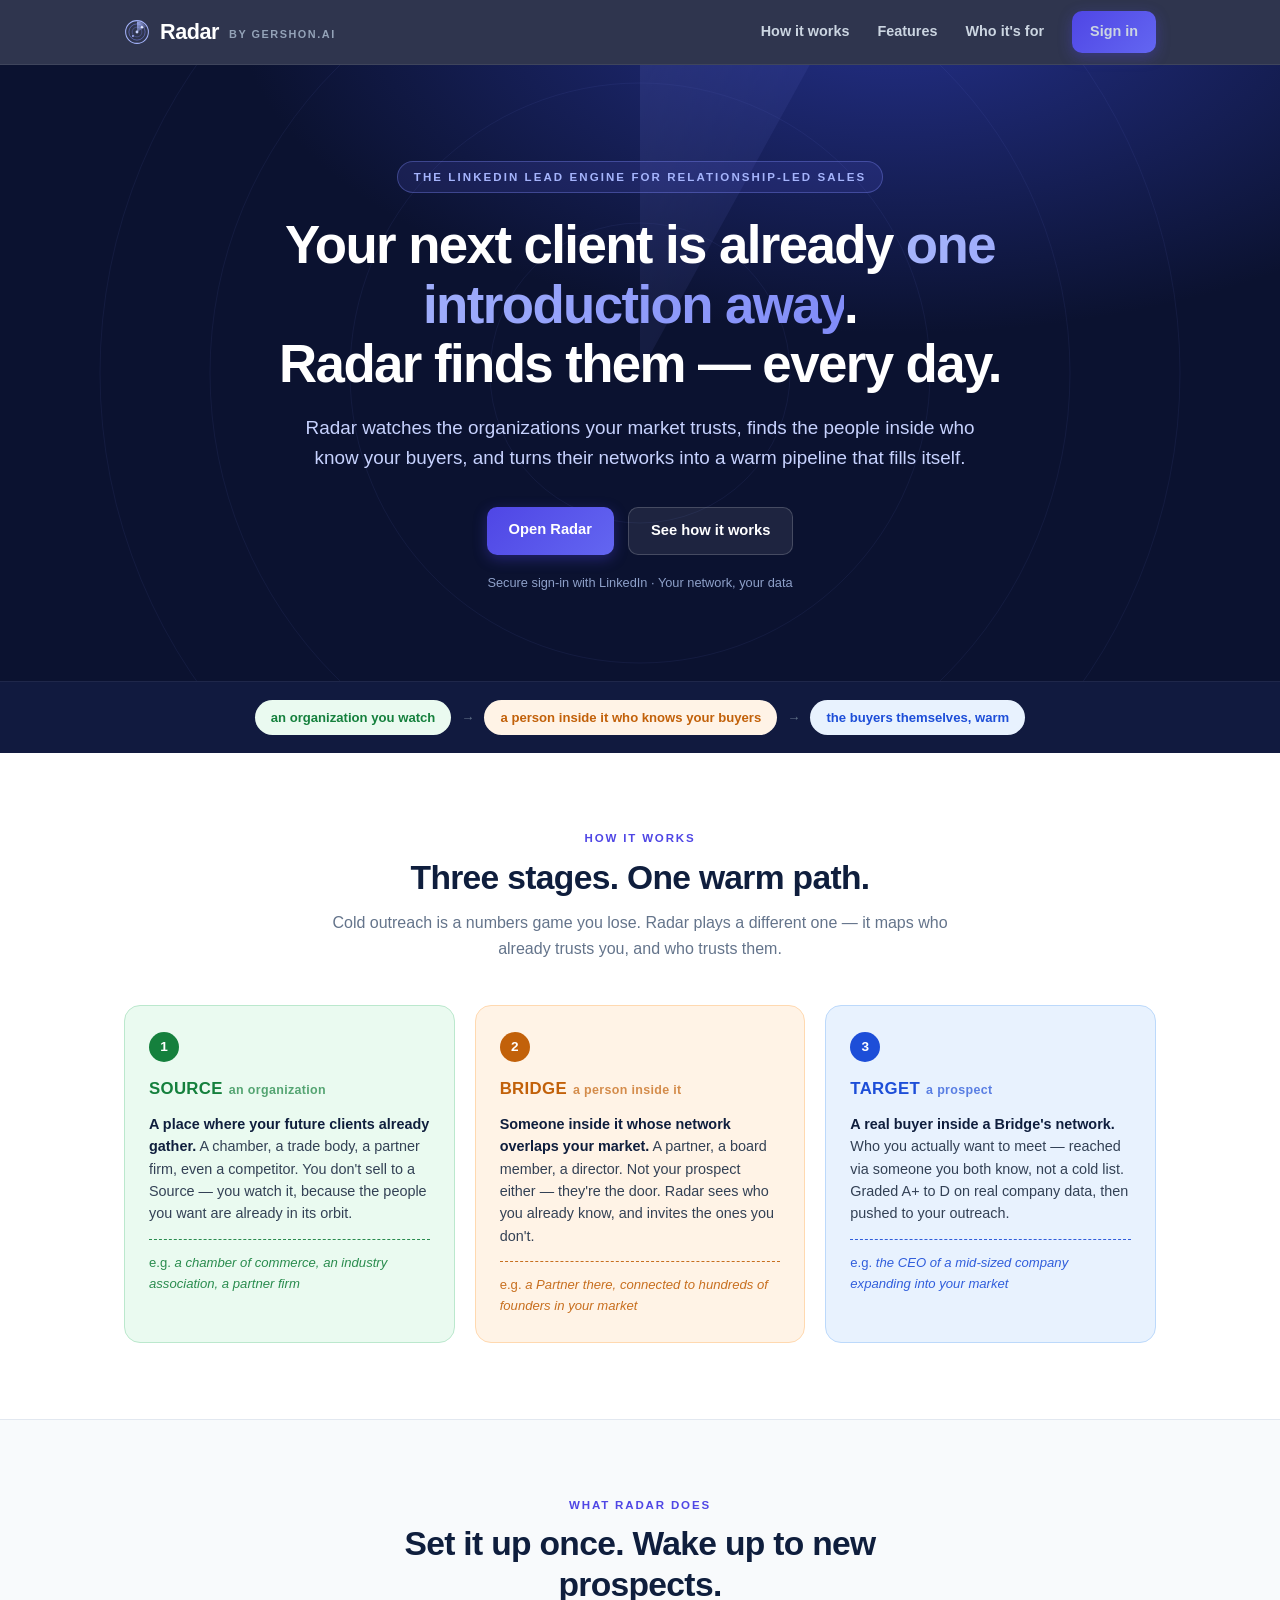
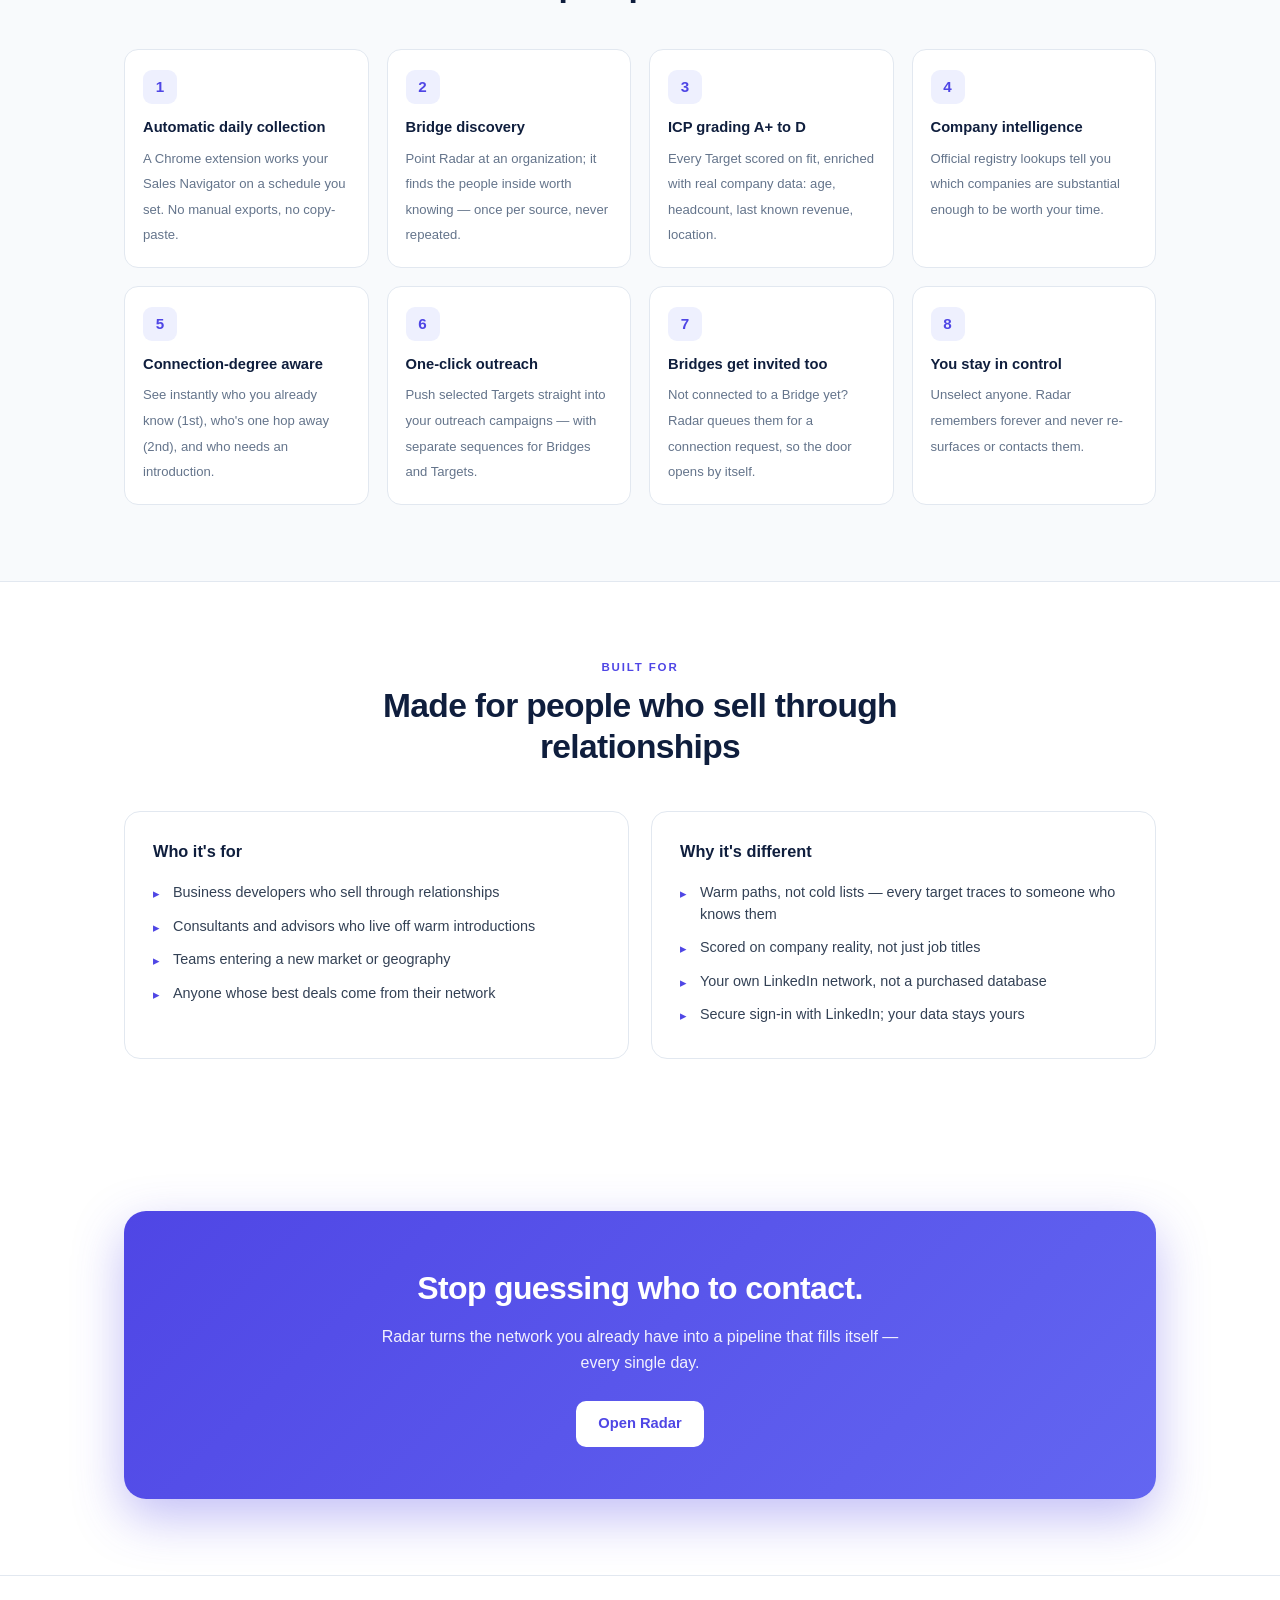
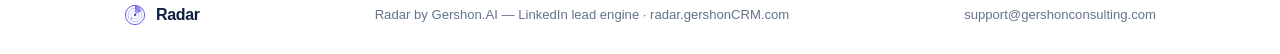
==== index.html @ 5565bb57 "Add marketing home page at root (index.html) + favicon.svg" ====
<!DOCTYPE html>
<html lang="en">
<head>
<meta charset="utf-8">
<meta name="viewport" content="width=device-width, initial-scale=1">
<title>Radar by Gershon.AI — Your next client is one introduction away</title>
<meta name="description" content="Radar watches the organizations your market trusts, finds the people inside who know your buyers, and turns their networks into a warm pipeline that fills itself — every day.">
<link rel="icon" type="image/svg+xml" href="favicon.svg">
<style>
  :root{
    --ink:#0f1e3d; --muted:#64748b; --line:#e2e8f0; --brand:#4f46e5; --brand-2:#6366f1; --brand-soft:#eef0fe;
    --navy:#0b1230; --navy-2:#111a3f;
    --src-bg:#eafaf0; --src-ink:#15803d; --src-line:#bbe8cd;
    --brg-bg:#fff3e6; --brg-ink:#c2610a; --brg-line:#ffd9b0;
    --tgt-bg:#e8f2fe; --tgt-ink:#1d4ed8; --tgt-line:#bcd9fb;
  }
  *{ box-sizing:border-box; margin:0; padding:0; }
  html{ scroll-behavior:smooth; }
  body{ font:16px/1.6 -apple-system,BlinkMacSystemFont,"Segoe UI",Inter,sans-serif; color:var(--ink); background:#fff; -webkit-font-smoothing:antialiased; }
  a{ color:inherit; text-decoration:none; }
  .wrap{ max-width:1080px; margin:0 auto; padding:0 24px; }

  /* ---------- Nav ---------- */
  nav{ position:sticky; top:0; z-index:50; background:rgba(11,18,48,.85); backdrop-filter:blur(12px); border-bottom:1px solid rgba(255,255,255,.08); }
  .nav-in{ display:flex; align-items:center; justify-content:space-between; height:64px; }
  .logo{ display:flex; align-items:center; gap:10px; color:#fff; }
  .logo svg{ width:26px; height:26px; color:#818cf8; }
  .logo b{ font-size:1.35rem; font-weight:800; letter-spacing:-.02em; }
  .logo i{ font-style:normal; font-size:.68rem; font-weight:700; letter-spacing:.14em; text-transform:uppercase; color:#94a3b8; margin-top:6px; }
  .nav-links{ display:flex; align-items:center; gap:28px; }
  .nav-links a{ color:#cbd5e1; font-size:.9rem; font-weight:600; transition:color .2s; }
  .nav-links a:hover{ color:#fff; }
  .btn{ display:inline-block; font-weight:800; border-radius:10px; padding:11px 22px; font-size:.92rem; transition:transform .15s, box-shadow .15s; cursor:pointer; }
  .btn:hover{ transform:translateY(-1px); }
  .btn-brand{ background:linear-gradient(135deg,var(--brand),var(--brand-2)); color:#fff; box-shadow:0 4px 14px rgba(79,70,229,.35); }
  .btn-ghost{ background:rgba(255,255,255,.08); color:#fff; border:1px solid rgba(255,255,255,.18); }
  .btn-white{ background:#fff; color:var(--brand); }
  .nav-cta{ padding:9px 18px; font-size:.85rem; }
  @media (max-width:720px){ .nav-links a:not(.btn){ display:none; } }

  /* ---------- Hero ---------- */
  .hero{ position:relative; overflow:hidden; background:radial-gradient(1200px 600px at 70% -10%, #24308a 0%, var(--navy) 55%); color:#fff; }
  .hero-in{ position:relative; z-index:2; padding:96px 0 88px; text-align:center; }
  .eyebrow{ display:inline-block; font-size:.72rem; font-weight:800; letter-spacing:.18em; text-transform:uppercase; color:#a5b4fc; background:rgba(99,102,241,.14); border:1px solid rgba(129,140,248,.35); border-radius:999px; padding:6px 16px; margin-bottom:22px; }
  .hero h1{ font-size:clamp(2rem,5vw,3.3rem); font-weight:800; letter-spacing:-.03em; line-height:1.12; max-width:820px; margin:0 auto 20px; }
  .hero h1 .accent{ background:linear-gradient(90deg,#a5b4fc,#818cf8); -webkit-background-clip:text; background-clip:text; color:transparent; }
  .hero p.sub{ font-size:clamp(1rem,2vw,1.18rem); color:#c7d2fe; max-width:680px; margin:0 auto 34px; }
  .hero-ctas{ display:flex; gap:14px; justify-content:center; flex-wrap:wrap; }
  .hero-note{ margin-top:18px; font-size:.8rem; color:#8ea0c9; }

  /* radar sweep */
  .sweep{ position:absolute; inset:0; z-index:1; opacity:.35; pointer-events:none; }
  .sweep svg{ position:absolute; left:50%; top:50%; transform:translate(-50%,-50%); width:1100px; height:1100px; }
  .ring{ fill:none; stroke:rgba(129,140,248,.22); stroke-width:1; }
  .beam{ transform-origin:550px 550px; animation:spin 7s linear infinite; }
  @keyframes spin{ to{ transform:rotate(360deg); } }
  .blip{ fill:#a5b4fc; opacity:0; animation:blip 7s linear infinite; }
  @keyframes blip{ 0%,4%{opacity:0} 6%{opacity:1} 30%{opacity:.15} 55%{opacity:0} 100%{opacity:0} }

  /* ---------- Chain strip ---------- */
  .chainbar{ background:var(--navy-2); border-top:1px solid rgba(255,255,255,.06); color:#e2e8f0; padding:18px 0; }
  .chain{ display:flex; align-items:center; justify-content:center; gap:10px; flex-wrap:wrap; }
  .chain span{ font-size:.82rem; font-weight:700; padding:7px 16px; border-radius:999px; }
  .chain .ar{ background:none; color:#64748b; padding:0; font-weight:800; }
  .c-src{ background:var(--src-bg); color:var(--src-ink); }
  .c-brg{ background:var(--brg-bg); color:var(--brg-ink); }
  .c-tgt{ background:var(--tgt-bg); color:var(--tgt-ink); }

  /* ---------- Sections ---------- */
  section{ padding:76px 0; }
  .sec-head{ text-align:center; max-width:640px; margin:0 auto 44px; }
  .kicker{ font-size:.72rem; font-weight:800; letter-spacing:.16em; text-transform:uppercase; color:var(--brand); margin-bottom:10px; }
  .sec-head h2{ font-size:clamp(1.5rem,3.4vw,2.1rem); font-weight:800; letter-spacing:-.02em; line-height:1.2; margin-bottom:12px; }
  .sec-head p{ color:var(--muted); font-size:1rem; }

  /* stages */
  .stages{ display:grid; grid-template-columns:repeat(3,1fr); gap:20px; }
  @media (max-width:820px){ .stages{ grid-template-columns:1fr; } }
  .stage{ border:1.5px solid; border-radius:16px; padding:26px 24px; position:relative; }
  .stage .badge{ width:30px; height:30px; border-radius:50%; font-size:.85rem; font-weight:800; color:#fff; display:flex; align-items:center; justify-content:center; margin-bottom:14px; }
  .stage h3{ font-size:1.05rem; font-weight:800; letter-spacing:.02em; }
  .stage h3 i{ font-size:.78rem; font-style:normal; opacity:.7; font-weight:600; margin-left:6px; }
  .stage p{ font-size:.9rem; line-height:1.55; color:#334155; margin-top:10px; }
  .stage p strong{ color:var(--ink); }
  .stage .eg{ margin-top:14px; padding-top:12px; border-top:1px dashed currentColor; font-size:.82rem; opacity:.9; }
  .s-src{ background:var(--src-bg); border-color:var(--src-line); color:var(--src-ink); } .s-src .badge{ background:var(--src-ink); }
  .s-brg{ background:var(--brg-bg); border-color:var(--brg-line); color:var(--brg-ink); } .s-brg .badge{ background:var(--brg-ink); }
  .s-tgt{ background:var(--tgt-bg); border-color:var(--tgt-line); color:var(--tgt-ink); } .s-tgt .badge{ background:var(--tgt-ink); }

  /* features */
  .features{ background:#f8fafc; border-top:1px solid var(--line); border-bottom:1px solid var(--line); }
  .feats{ display:grid; grid-template-columns:repeat(4,1fr); gap:18px; }
  @media (max-width:980px){ .feats{ grid-template-columns:repeat(2,1fr); } }
  @media (max-width:560px){ .feats{ grid-template-columns:1fr; } }
  .feat{ background:#fff; border:1px solid var(--line); border-radius:14px; padding:20px 18px; transition:box-shadow .2s, transform .2s; }
  .feat:hover{ box-shadow:0 8px 24px rgba(15,23,42,.08); transform:translateY(-2px); }
  .feat .ic{ width:34px; height:34px; border-radius:9px; background:var(--brand-soft); color:var(--brand); font-size:.95rem; font-weight:800; display:flex; align-items:center; justify-content:center; margin-bottom:12px; }
  .feat b{ font-size:.92rem; font-weight:800; display:block; margin-bottom:5px; }
  .feat span{ font-size:.82rem; color:var(--muted); line-height:1.5; }

  /* two cards */
  .two{ display:grid; grid-template-columns:1fr 1fr; gap:22px; }
  @media (max-width:720px){ .two{ grid-template-columns:1fr; } }
  .card{ border:1px solid var(--line); border-radius:16px; padding:26px 28px; }
  .card h4{ font-size:1.02rem; font-weight:800; margin-bottom:12px; }
  .card ul{ list-style:none; }
  .card li{ font-size:.9rem; color:#334155; padding:6px 0 6px 20px; position:relative; line-height:1.5; }
  .card li:before{ content:"▸"; position:absolute; left:0; color:var(--brand); font-size:.8rem; top:8px; }

  /* CTA band */
  .cta{ background:linear-gradient(135deg,var(--brand) 0%,var(--brand-2) 100%); color:#fff; border-radius:22px; padding:52px 48px; text-align:center; box-shadow:0 18px 50px rgba(79,70,229,.35); }
  @media (max-width:560px){ .cta{ padding:38px 24px; } }
  .cta h2{ font-size:clamp(1.4rem,3.2vw,2rem); font-weight:800; letter-spacing:-.02em; margin-bottom:10px; }
  .cta p{ font-size:1rem; opacity:.92; max-width:560px; margin:0 auto 26px; }

  footer{ border-top:1px solid var(--line); padding:26px 0; }
  .foot{ display:flex; justify-content:space-between; align-items:center; gap:12px; flex-wrap:wrap; font-size:.82rem; color:var(--muted); }
  .foot .logo{ color:var(--ink); } .foot .logo svg{ color:var(--brand); } .foot .logo b{ font-size:1rem; }

  /* reveal on scroll */
  .rv{ opacity:0; transform:translateY(18px); transition:opacity .6s ease, transform .6s ease; }
  .rv.on{ opacity:1; transform:none; }
</style>
</head>
<body>

<nav>
  <div class="wrap nav-in">
    <a class="logo" href="#top">
      <svg viewBox="0 0 64 64"><defs><linearGradient id="navbeam" x1="0" y1="0" x2="1" y2="1"><stop offset="0" stop-color="#a5b4fc" stop-opacity=".9"/><stop offset="1" stop-color="#a5b4fc" stop-opacity="0"/></linearGradient></defs><circle cx="32" cy="32" r="12" fill="none" stroke="#818cf8" stroke-width="2" opacity=".4"/><circle cx="32" cy="32" r="20" fill="none" stroke="#818cf8" stroke-width="2" opacity=".6"/><circle cx="32" cy="32" r="28" fill="none" stroke="#a5b4fc" stroke-width="2.5"/><path d="M32 32 L32 6 A26 26 0 0 1 54.5 19 Z" fill="url(#navbeam)"/><circle cx="32" cy="32" r="3.5" fill="#c7d2fe"/><circle cx="44" cy="20" r="3" fill="#e0e7ff"/><circle cx="22" cy="42" r="2.4" fill="#a5b4fc"/></svg>
      <b>Radar</b><i>by Gershon.AI</i>
    </a>
    <div class="nav-links">
      <a href="#how">How it works</a>
      <a href="#features">Features</a>
      <a href="#who">Who it's for</a>
      <a class="btn btn-brand nav-cta" href="app/">Sign in</a>
    </div>
  </div>
</nav>

<header class="hero" id="top">
  <div class="sweep" aria-hidden="true">
    <svg viewBox="0 0 1100 1100">
      <circle class="ring" cx="550" cy="550" r="150"/>
      <circle class="ring" cx="550" cy="550" r="290"/>
      <circle class="ring" cx="550" cy="550" r="430"/>
      <circle class="ring" cx="550" cy="550" r="540"/>
      <g class="beam">
        <path d="M550 550 L550 10 A540 540 0 0 1 810 78 Z" fill="url(#g)"/>
        <defs><linearGradient id="g" x1="0" y1="0" x2="1" y2="1">
          <stop offset="0" stop-color="rgba(129,140,248,.5)"/><stop offset="1" stop-color="rgba(129,140,248,0)"/>
        </linearGradient></defs>
      </g>
      <circle class="blip" cx="700" cy="300" r="6" style="animation-delay:.4s"/>
      <circle class="blip" cx="380" cy="420" r="5" style="animation-delay:2.8s"/>
      <circle class="blip" cx="640" cy="760" r="6" style="animation-delay:4.6s"/>
      <circle class="blip" cx="300" cy="700" r="5" style="animation-delay:5.6s"/>
    </svg>
  </div>
  <div class="wrap hero-in">
    <span class="eyebrow">The LinkedIn lead engine for relationship-led sales</span>
    <h1>Your next client is already <span class="accent">one introduction away</span>.<br>Radar finds them — every day.</h1>
    <p class="sub">Radar watches the organizations your market trusts, finds the people inside who know your buyers, and turns their networks into a warm pipeline that fills itself.</p>
    <div class="hero-ctas">
      <a class="btn btn-brand" href="app/">Open Radar</a>
      <a class="btn btn-ghost" href="#how">See how it works</a>
    </div>
    <div class="hero-note">Secure sign-in with LinkedIn · Your network, your data</div>
  </div>
</header>

<div class="chainbar">
  <div class="wrap chain">
    <span class="c-src">an organization you watch</span><span class="ar">→</span>
    <span class="c-brg">a person inside it who knows your buyers</span><span class="ar">→</span>
    <span class="c-tgt">the buyers themselves, warm</span>
  </div>
</div>

<section id="how">
  <div class="wrap">
    <div class="sec-head rv">
      <div class="kicker">How it works</div>
      <h2>Three stages. One warm path.</h2>
      <p>Cold outreach is a numbers game you lose. Radar plays a different one — it maps who already trusts you, and who trusts them.</p>
    </div>
    <div class="stages">
      <div class="stage s-src rv">
        <div class="badge">1</div>
        <h3>SOURCE<i>an organization</i></h3>
        <p><strong>A place where your future clients already gather.</strong> A chamber, a trade body, a partner firm, even a competitor. You don't sell to a Source — you watch it, because the people you want are already in its orbit.</p>
        <div class="eg">e.g. <em>a chamber of commerce, an industry association, a partner firm</em></div>
      </div>
      <div class="stage s-brg rv" style="transition-delay:.1s">
        <div class="badge">2</div>
        <h3>BRIDGE<i>a person inside it</i></h3>
        <p><strong>Someone inside it whose network overlaps your market.</strong> A partner, a board member, a director. Not your prospect either — they're the door. Radar sees who you already know, and invites the ones you don't.</p>
        <div class="eg">e.g. <em>a Partner there, connected to hundreds of founders in your market</em></div>
      </div>
      <div class="stage s-tgt rv" style="transition-delay:.2s">
        <div class="badge">3</div>
        <h3>TARGET<i>a prospect</i></h3>
        <p><strong>A real buyer inside a Bridge's network.</strong> Who you actually want to meet — reached via someone you both know, not a cold list. Graded A+ to D on real company data, then pushed to your outreach.</p>
        <div class="eg">e.g. <em>the CEO of a mid-sized company expanding into your market</em></div>
      </div>
    </div>
  </div>
</section>

<section class="features" id="features">
  <div class="wrap">
    <div class="sec-head rv">
      <div class="kicker">What Radar does</div>
      <h2>Set it up once. Wake up to new prospects.</h2>
    </div>
    <div class="feats">
      <div class="feat rv"><div class="ic">1</div><b>Automatic daily collection</b><span>A Chrome extension works your Sales Navigator on a schedule you set. No manual exports, no copy-paste.</span></div>
      <div class="feat rv" style="transition-delay:.05s"><div class="ic">2</div><b>Bridge discovery</b><span>Point Radar at an organization; it finds the people inside worth knowing — once per source, never repeated.</span></div>
      <div class="feat rv" style="transition-delay:.1s"><div class="ic">3</div><b>ICP grading A+ to D</b><span>Every Target scored on fit, enriched with real company data: age, headcount, last known revenue, location.</span></div>
      <div class="feat rv" style="transition-delay:.15s"><div class="ic">4</div><b>Company intelligence</b><span>Official registry lookups tell you which companies are substantial enough to be worth your time.</span></div>
      <div class="feat rv"><div class="ic">5</div><b>Connection-degree aware</b><span>See instantly who you already know (1st), who's one hop away (2nd), and who needs an introduction.</span></div>
      <div class="feat rv" style="transition-delay:.05s"><div class="ic">6</div><b>One-click outreach</b><span>Push selected Targets straight into your outreach campaigns — with separate sequences for Bridges and Targets.</span></div>
      <div class="feat rv" style="transition-delay:.1s"><div class="ic">7</div><b>Bridges get invited too</b><span>Not connected to a Bridge yet? Radar queues them for a connection request, so the door opens by itself.</span></div>
      <div class="feat rv" style="transition-delay:.15s"><div class="ic">8</div><b>You stay in control</b><span>Unselect anyone. Radar remembers forever and never re-surfaces or contacts them.</span></div>
    </div>
  </div>
</section>

<section id="who">
  <div class="wrap">
    <div class="sec-head rv">
      <div class="kicker">Built for</div>
      <h2>Made for people who sell through relationships</h2>
    </div>
    <div class="two">
      <div class="card rv">
        <h4>Who it's for</h4>
        <ul>
          <li>Business developers who sell through relationships</li>
          <li>Consultants and advisors who live off warm introductions</li>
          <li>Teams entering a new market or geography</li>
          <li>Anyone whose best deals come from their network</li>
        </ul>
      </div>
      <div class="card rv" style="transition-delay:.1s">
        <h4>Why it's different</h4>
        <ul>
          <li>Warm paths, not cold lists — every target traces to someone who knows them</li>
          <li>Scored on company reality, not just job titles</li>
          <li>Your own LinkedIn network, not a purchased database</li>
          <li>Secure sign-in with LinkedIn; your data stays yours</li>
        </ul>
      </div>
    </div>
  </div>
</section>

<section>
  <div class="wrap">
    <div class="cta rv">
      <h2>Stop guessing who to contact.</h2>
      <p>Radar turns the network you already have into a pipeline that fills itself — every single day.</p>
      <a class="btn btn-white" href="app/">Open Radar</a>
    </div>
  </div>
</section>

<footer>
  <div class="wrap foot">
    <a class="logo" href="#top">
      <svg viewBox="0 0 64 64" style="width:22px;height:22px"><defs><linearGradient id="footbeam" x1="0" y1="0" x2="1" y2="1"><stop offset="0" stop-color="#4f46e5" stop-opacity=".85"/><stop offset="1" stop-color="#4f46e5" stop-opacity="0"/></linearGradient></defs><circle cx="32" cy="32" r="12" fill="none" stroke="#4f46e5" stroke-width="2" opacity=".35"/><circle cx="32" cy="32" r="20" fill="none" stroke="#4f46e5" stroke-width="2" opacity=".55"/><circle cx="32" cy="32" r="28" fill="none" stroke="#4f46e5" stroke-width="2.5"/><path d="M32 32 L32 6 A26 26 0 0 1 54.5 19 Z" fill="url(#footbeam)"/><circle cx="32" cy="32" r="3.5" fill="#4f46e5"/><circle cx="44" cy="20" r="3" fill="#6366f1"/><circle cx="22" cy="42" r="2.4" fill="#818cf8"/></svg>
      <b>Radar</b>
    </a>
    <span>Radar by Gershon.AI — LinkedIn lead engine · radar.gershonCRM.com</span>
    <span>support@gershonconsulting.com</span>
  </div>
</footer>

<script>
  const io = new IntersectionObserver(es => es.forEach(e => { if(e.isIntersecting){ e.target.classList.add('on'); io.unobserve(e.target); } }), { threshold:.12 });
  document.querySelectorAll('.rv').forEach(el => io.observe(el));
</script>

</body>
</html>
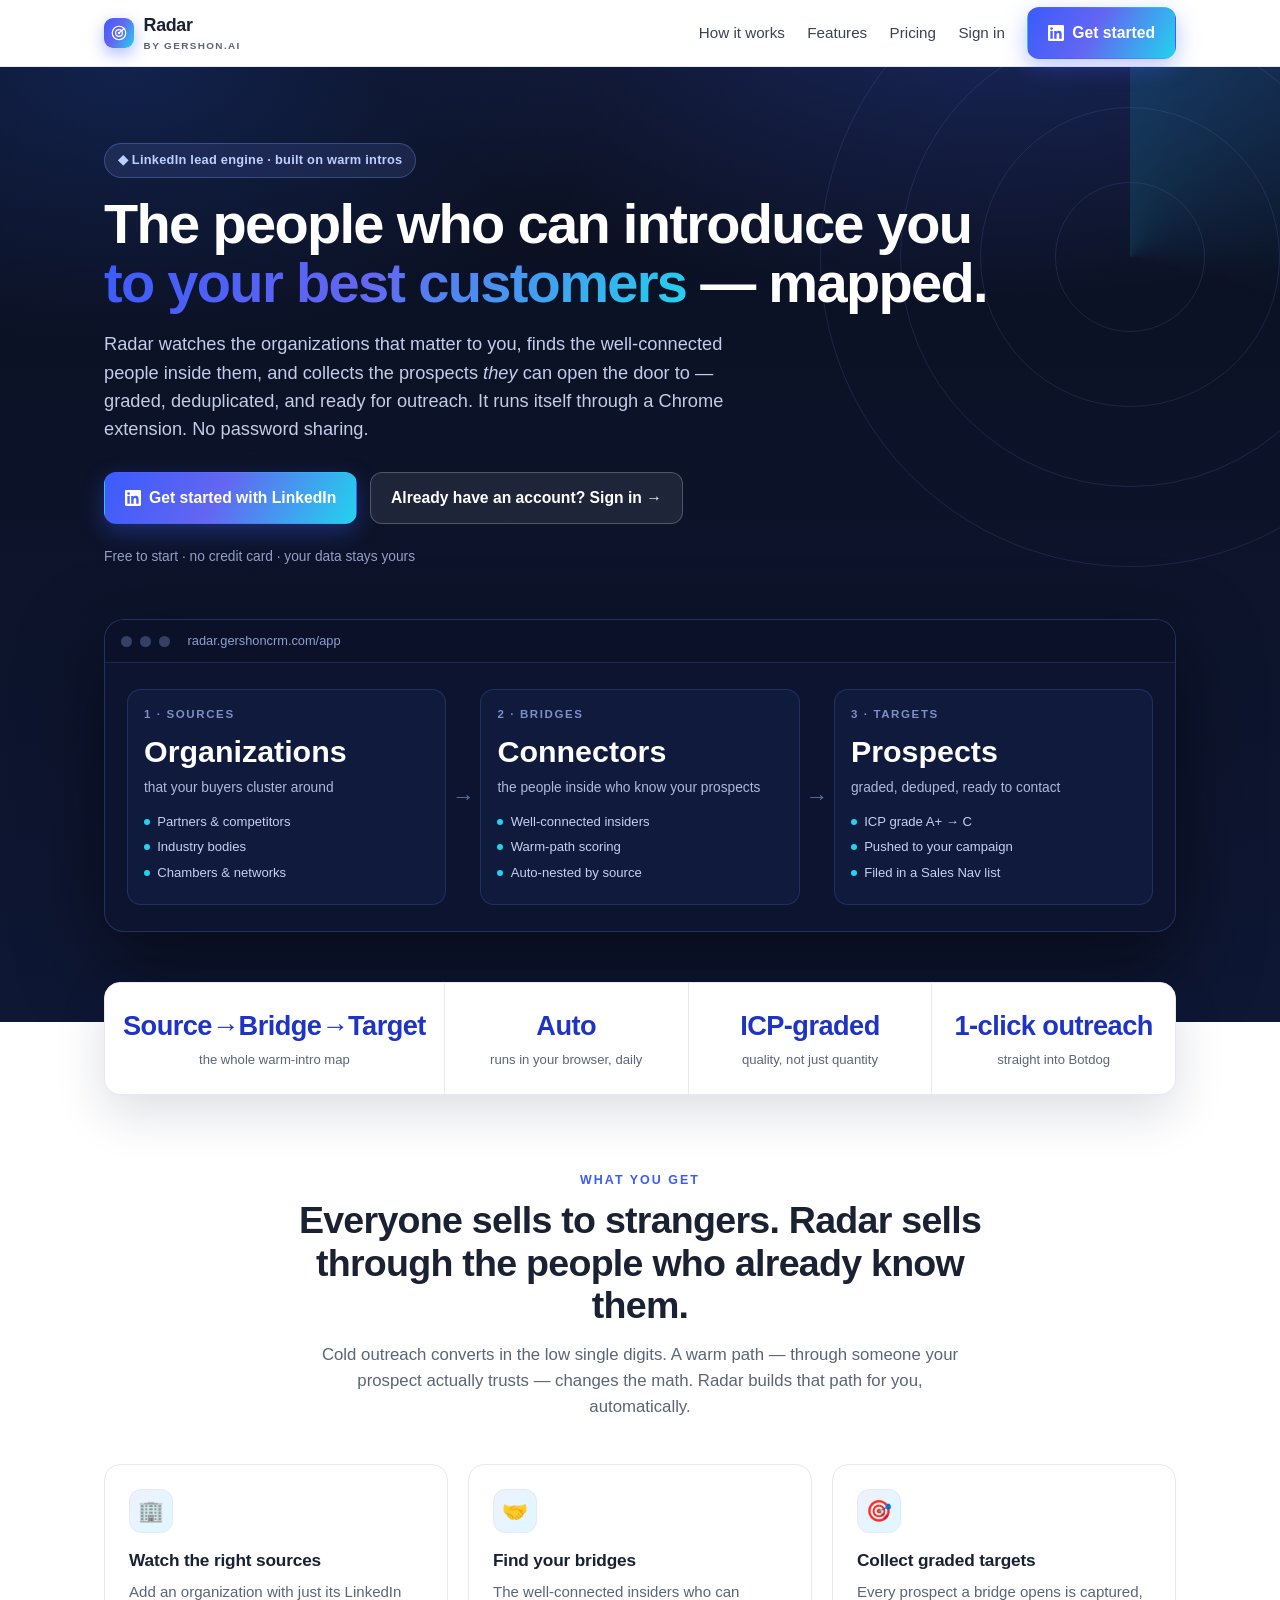
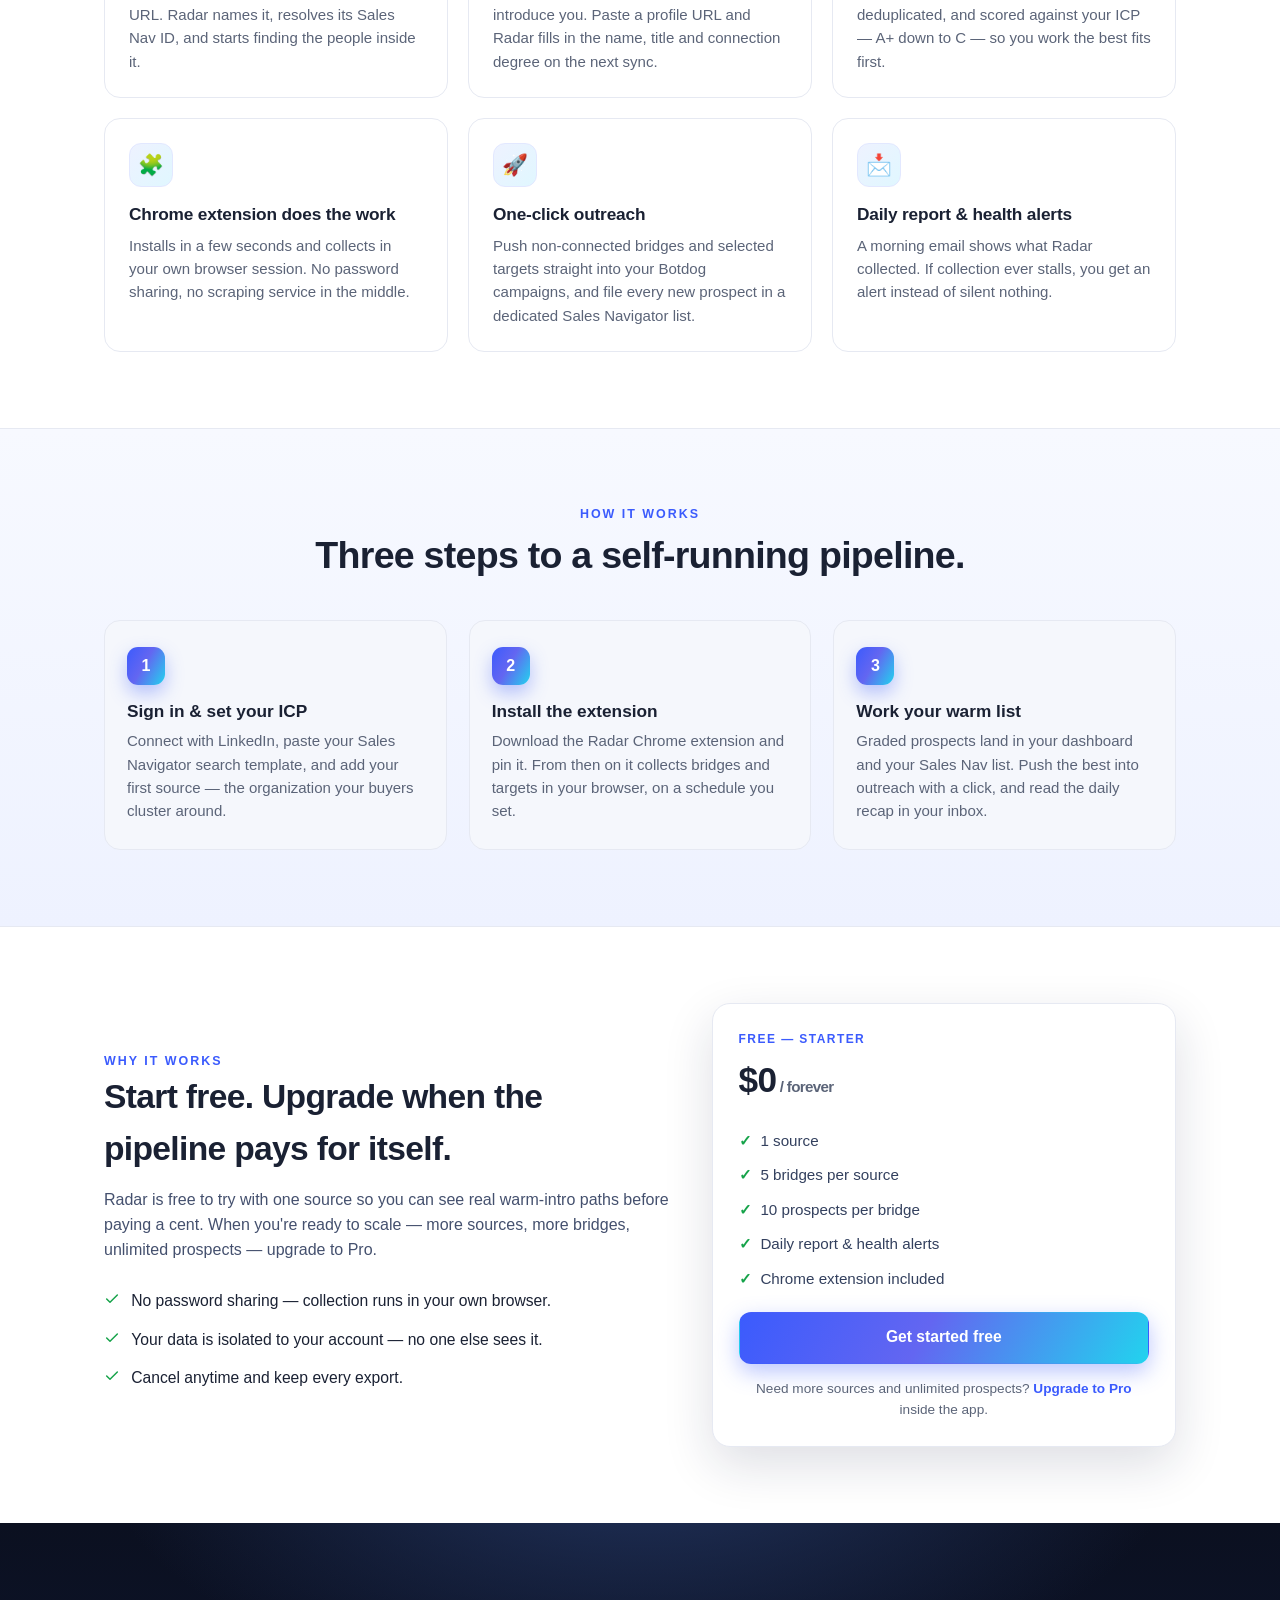
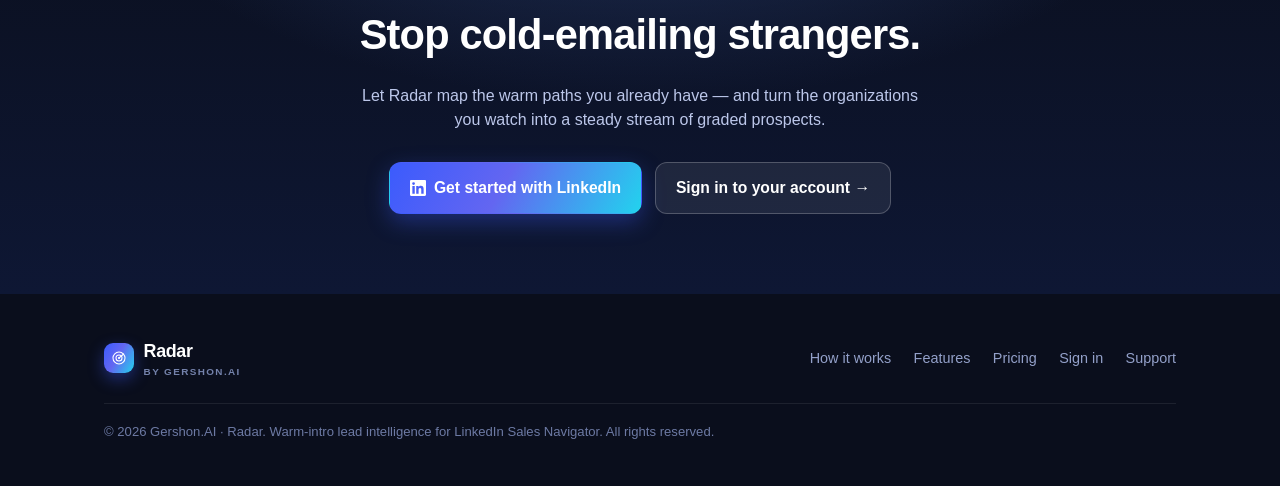
==== commit d2c1a94a: "Add marketing homepage at root with LinkedIn sign-in for existing users" ====
--- a/index.html
+++ b/index.html
@@ -1,286 +1,299 @@
 <!DOCTYPE html>
 <html lang="en">
 <head>
-<meta charset="utf-8">
-<meta name="viewport" content="width=device-width, initial-scale=1">
-<title>Radar by Gershon.AI — Your next client is one introduction away</title>
-<meta name="description" content="Radar watches the organizations your market trusts, finds the people inside who know your buyers, and turns their networks into a warm pipeline that fills itself — every day.">
-<link rel="icon" type="image/svg+xml" href="favicon.svg">
+<meta charset="UTF-8" />
+<meta name="viewport" content="width=device-width, initial-scale=1.0" />
+<title>Radar — Warm intros to your ideal customers</title>
+<meta name="description" content="Radar maps the people who can introduce you to your ideal customers. Watch the right organizations, find the bridges inside them, and collect graded prospects — automatically, through a Chrome extension." />
+<meta property="og:title" content="Radar — Warm intros to your ideal customers" />
+<meta property="og:description" content="Source → Bridge → Target. Radar turns the organizations you watch into a steady stream of graded, ready-to-contact prospects." />
+<meta property="og:type" content="website" />
+<meta property="og:url" content="https://radar.gershoncrm.com" />
+<link rel="icon" href="/favicon.svg" type="image/svg+xml" />
 <style>
   :root{
-    --ink:#0f1e3d; --muted:#64748b; --line:#e2e8f0; --brand:#4f46e5; --brand-2:#6366f1; --brand-soft:#eef0fe;
-    --navy:#0b1230; --navy-2:#111a3f;
-    --src-bg:#eafaf0; --src-ink:#15803d; --src-line:#bbe8cd;
-    --brg-bg:#fff3e6; --brg-ink:#c2610a; --brg-line:#ffd9b0;
-    --tgt-bg:#e8f2fe; --tgt-ink:#1d4ed8; --tgt-line:#bcd9fb;
+    --bg:#0b1020; --bg2:#0e1530; --ink:#0b1020; --paper:#ffffff;
+    --muted:#5b6478; --line:#e6e9f2; --soft:#f5f7fc;
+    --brand:#3b5bfd; --brand2:#22d3ee; --brand-ink:#1e34c4;
+    --grad:linear-gradient(120deg,#3b5bfd 0%,#6366f1 45%,#22d3ee 100%);
+    --ok:#16a34a; --shadow:0 18px 50px rgba(18,28,64,.14);
+    --radius:16px;
   }
-  *{ box-sizing:border-box; margin:0; padding:0; }
-  html{ scroll-behavior:smooth; }
-  body{ font:16px/1.6 -apple-system,BlinkMacSystemFont,"Segoe UI",Inter,sans-serif; color:var(--ink); background:#fff; -webkit-font-smoothing:antialiased; }
-  a{ color:inherit; text-decoration:none; }
-  .wrap{ max-width:1080px; margin:0 auto; padding:0 24px; }
-
-  /* ---------- Nav ---------- */
-  nav{ position:sticky; top:0; z-index:50; background:rgba(11,18,48,.85); backdrop-filter:blur(12px); border-bottom:1px solid rgba(255,255,255,.08); }
-  .nav-in{ display:flex; align-items:center; justify-content:space-between; height:64px; }
-  .logo{ display:flex; align-items:center; gap:10px; color:#fff; }
-  .logo svg{ width:26px; height:26px; color:#818cf8; }
-  .logo b{ font-size:1.35rem; font-weight:800; letter-spacing:-.02em; }
-  .logo i{ font-style:normal; font-size:.68rem; font-weight:700; letter-spacing:.14em; text-transform:uppercase; color:#94a3b8; margin-top:6px; }
-  .nav-links{ display:flex; align-items:center; gap:28px; }
-  .nav-links a{ color:#cbd5e1; font-size:.9rem; font-weight:600; transition:color .2s; }
-  .nav-links a:hover{ color:#fff; }
-  .btn{ display:inline-block; font-weight:800; border-radius:10px; padding:11px 22px; font-size:.92rem; transition:transform .15s, box-shadow .15s; cursor:pointer; }
-  .btn:hover{ transform:translateY(-1px); }
-  .btn-brand{ background:linear-gradient(135deg,var(--brand),var(--brand-2)); color:#fff; box-shadow:0 4px 14px rgba(79,70,229,.35); }
-  .btn-ghost{ background:rgba(255,255,255,.08); color:#fff; border:1px solid rgba(255,255,255,.18); }
-  .btn-white{ background:#fff; color:var(--brand); }
-  .nav-cta{ padding:9px 18px; font-size:.85rem; }
-  @media (max-width:720px){ .nav-links a:not(.btn){ display:none; } }
-
-  /* ---------- Hero ---------- */
-  .hero{ position:relative; overflow:hidden; background:radial-gradient(1200px 600px at 70% -10%, #24308a 0%, var(--navy) 55%); color:#fff; }
-  .hero-in{ position:relative; z-index:2; padding:96px 0 88px; text-align:center; }
-  .eyebrow{ display:inline-block; font-size:.72rem; font-weight:800; letter-spacing:.18em; text-transform:uppercase; color:#a5b4fc; background:rgba(99,102,241,.14); border:1px solid rgba(129,140,248,.35); border-radius:999px; padding:6px 16px; margin-bottom:22px; }
-  .hero h1{ font-size:clamp(2rem,5vw,3.3rem); font-weight:800; letter-spacing:-.03em; line-height:1.12; max-width:820px; margin:0 auto 20px; }
-  .hero h1 .accent{ background:linear-gradient(90deg,#a5b4fc,#818cf8); -webkit-background-clip:text; background-clip:text; color:transparent; }
-  .hero p.sub{ font-size:clamp(1rem,2vw,1.18rem); color:#c7d2fe; max-width:680px; margin:0 auto 34px; }
-  .hero-ctas{ display:flex; gap:14px; justify-content:center; flex-wrap:wrap; }
-  .hero-note{ margin-top:18px; font-size:.8rem; color:#8ea0c9; }
-
-  /* radar sweep */
-  .sweep{ position:absolute; inset:0; z-index:1; opacity:.35; pointer-events:none; }
-  .sweep svg{ position:absolute; left:50%; top:50%; transform:translate(-50%,-50%); width:1100px; height:1100px; }
-  .ring{ fill:none; stroke:rgba(129,140,248,.22); stroke-width:1; }
-  .beam{ transform-origin:550px 550px; animation:spin 7s linear infinite; }
-  @keyframes spin{ to{ transform:rotate(360deg); } }
-  .blip{ fill:#a5b4fc; opacity:0; animation:blip 7s linear infinite; }
-  @keyframes blip{ 0%,4%{opacity:0} 6%{opacity:1} 30%{opacity:.15} 55%{opacity:0} 100%{opacity:0} }
-
-  /* ---------- Chain strip ---------- */
-  .chainbar{ background:var(--navy-2); border-top:1px solid rgba(255,255,255,.06); color:#e2e8f0; padding:18px 0; }
-  .chain{ display:flex; align-items:center; justify-content:center; gap:10px; flex-wrap:wrap; }
-  .chain span{ font-size:.82rem; font-weight:700; padding:7px 16px; border-radius:999px; }
-  .chain .ar{ background:none; color:#64748b; padding:0; font-weight:800; }
-  .c-src{ background:var(--src-bg); color:var(--src-ink); }
-  .c-brg{ background:var(--brg-bg); color:var(--brg-ink); }
-  .c-tgt{ background:var(--tgt-bg); color:var(--tgt-ink); }
-
-  /* ---------- Sections ---------- */
-  section{ padding:76px 0; }
-  .sec-head{ text-align:center; max-width:640px; margin:0 auto 44px; }
-  .kicker{ font-size:.72rem; font-weight:800; letter-spacing:.16em; text-transform:uppercase; color:var(--brand); margin-bottom:10px; }
-  .sec-head h2{ font-size:clamp(1.5rem,3.4vw,2.1rem); font-weight:800; letter-spacing:-.02em; line-height:1.2; margin-bottom:12px; }
-  .sec-head p{ color:var(--muted); font-size:1rem; }
-
-  /* stages */
-  .stages{ display:grid; grid-template-columns:repeat(3,1fr); gap:20px; }
-  @media (max-width:820px){ .stages{ grid-template-columns:1fr; } }
-  .stage{ border:1.5px solid; border-radius:16px; padding:26px 24px; position:relative; }
-  .stage .badge{ width:30px; height:30px; border-radius:50%; font-size:.85rem; font-weight:800; color:#fff; display:flex; align-items:center; justify-content:center; margin-bottom:14px; }
-  .stage h3{ font-size:1.05rem; font-weight:800; letter-spacing:.02em; }
-  .stage h3 i{ font-size:.78rem; font-style:normal; opacity:.7; font-weight:600; margin-left:6px; }
-  .stage p{ font-size:.9rem; line-height:1.55; color:#334155; margin-top:10px; }
-  .stage p strong{ color:var(--ink); }
-  .stage .eg{ margin-top:14px; padding-top:12px; border-top:1px dashed currentColor; font-size:.82rem; opacity:.9; }
-  .s-src{ background:var(--src-bg); border-color:var(--src-line); color:var(--src-ink); } .s-src .badge{ background:var(--src-ink); }
-  .s-brg{ background:var(--brg-bg); border-color:var(--brg-line); color:var(--brg-ink); } .s-brg .badge{ background:var(--brg-ink); }
-  .s-tgt{ background:var(--tgt-bg); border-color:var(--tgt-line); color:var(--tgt-ink); } .s-tgt .badge{ background:var(--tgt-ink); }
-
-  /* features */
-  .features{ background:#f8fafc; border-top:1px solid var(--line); border-bottom:1px solid var(--line); }
-  .feats{ display:grid; grid-template-columns:repeat(4,1fr); gap:18px; }
-  @media (max-width:980px){ .feats{ grid-template-columns:repeat(2,1fr); } }
-  @media (max-width:560px){ .feats{ grid-template-columns:1fr; } }
-  .feat{ background:#fff; border:1px solid var(--line); border-radius:14px; padding:20px 18px; transition:box-shadow .2s, transform .2s; }
-  .feat:hover{ box-shadow:0 8px 24px rgba(15,23,42,.08); transform:translateY(-2px); }
-  .feat .ic{ width:34px; height:34px; border-radius:9px; background:var(--brand-soft); color:var(--brand); font-size:.95rem; font-weight:800; display:flex; align-items:center; justify-content:center; margin-bottom:12px; }
-  .feat b{ font-size:.92rem; font-weight:800; display:block; margin-bottom:5px; }
-  .feat span{ font-size:.82rem; color:var(--muted); line-height:1.5; }
-
-  /* two cards */
-  .two{ display:grid; grid-template-columns:1fr 1fr; gap:22px; }
-  @media (max-width:720px){ .two{ grid-template-columns:1fr; } }
-  .card{ border:1px solid var(--line); border-radius:16px; padding:26px 28px; }
-  .card h4{ font-size:1.02rem; font-weight:800; margin-bottom:12px; }
-  .card ul{ list-style:none; }
-  .card li{ font-size:.9rem; color:#334155; padding:6px 0 6px 20px; position:relative; line-height:1.5; }
-  .card li:before{ content:"▸"; position:absolute; left:0; color:var(--brand); font-size:.8rem; top:8px; }
-
-  /* CTA band */
-  .cta{ background:linear-gradient(135deg,var(--brand) 0%,var(--brand-2) 100%); color:#fff; border-radius:22px; padding:52px 48px; text-align:center; box-shadow:0 18px 50px rgba(79,70,229,.35); }
-  @media (max-width:560px){ .cta{ padding:38px 24px; } }
-  .cta h2{ font-size:clamp(1.4rem,3.2vw,2rem); font-weight:800; letter-spacing:-.02em; margin-bottom:10px; }
-  .cta p{ font-size:1rem; opacity:.92; max-width:560px; margin:0 auto 26px; }
-
-  footer{ border-top:1px solid var(--line); padding:26px 0; }
-  .foot{ display:flex; justify-content:space-between; align-items:center; gap:12px; flex-wrap:wrap; font-size:.82rem; color:var(--muted); }
-  .foot .logo{ color:var(--ink); } .foot .logo svg{ color:var(--brand); } .foot .logo b{ font-size:1rem; }
-
-  /* reveal on scroll */
-  .rv{ opacity:0; transform:translateY(18px); transition:opacity .6s ease, transform .6s ease; }
-  .rv.on{ opacity:1; transform:none; }
+  *{box-sizing:border-box}
+  html{scroll-behavior:smooth}
+  body{margin:0;font-family:-apple-system,BlinkMacSystemFont,"Segoe UI",Inter,Roboto,Helvetica,Arial,sans-serif;color:#1a2133;background:var(--paper);line-height:1.55;-webkit-font-smoothing:antialiased}
+  a{color:inherit;text-decoration:none}
+  .wrap{max-width:1120px;margin:0 auto;padding:0 24px}
+  .btn{display:inline-flex;align-items:center;gap:.5rem;font-weight:600;font-size:.98rem;padding:.8rem 1.25rem;border-radius:12px;border:1px solid transparent;cursor:pointer;transition:.18s;white-space:nowrap}
+  .btn-primary{background:var(--grad);color:#fff;box-shadow:0 8px 22px rgba(59,91,253,.35)}
+  .btn-primary:hover{transform:translateY(-1px);box-shadow:0 12px 28px rgba(59,91,253,.45)}
+  .btn-ghost{background:#fff;border-color:var(--line);color:#1a2133}
+  .btn-ghost:hover{border-color:#c8cfe6;background:var(--soft)}
+  .btn-lite{background:rgba(255,255,255,.08);border-color:rgba(255,255,255,.22);color:#fff}
+  .btn-lite:hover{background:rgba(255,255,255,.16)}
+  .li{width:16px;height:16px;flex:none}
+
+  header{position:sticky;top:0;z-index:40;backdrop-filter:saturate(180%) blur(12px);background:rgba(255,255,255,.82);border-bottom:1px solid var(--line)}
+  .nav{display:flex;align-items:center;justify-content:space-between;height:66px}
+  .brand{display:flex;align-items:center;gap:.6rem;font-weight:800;font-size:1.12rem;letter-spacing:-.02em}
+  .brand .dot{width:30px;height:30px;border-radius:9px;background:var(--grad);display:grid;place-items:center;box-shadow:0 6px 16px rgba(59,91,253,.4)}
+  .brand small{display:block;font-weight:600;font-size:.62rem;letter-spacing:.14em;color:var(--muted);text-transform:uppercase;margin-top:-2px}
+  .nav-links{display:flex;align-items:center;gap:1.4rem}
+  .nav-links a.link{color:#3a4258;font-weight:500;font-size:.95rem}
+  .nav-links a.link:hover{color:var(--brand-ink)}
+  @media(max-width:720px){.nav-links a.link{display:none}}
+
+  .hero{position:relative;overflow:hidden;background:radial-gradient(1200px 600px at 78% -10%,#1b2a63 0,transparent 55%),radial-gradient(900px 500px at 10% 0,#12224d 0,transparent 55%),linear-gradient(180deg,#0b1020,#0e1734);color:#eaf0ff}
+  .hero .wrap{padding:76px 24px 90px;position:relative;z-index:2}
+  .kicker{display:inline-flex;align-items:center;gap:.5rem;font-size:.8rem;font-weight:600;letter-spacing:.02em;color:#bcd0ff;background:rgba(120,150,255,.12);border:1px solid rgba(140,165,255,.28);padding:.4rem .8rem;border-radius:999px}
+  .hero h1{font-size:clamp(2.1rem,5vw,3.5rem);line-height:1.05;letter-spacing:-.03em;margin:1.1rem 0 0;font-weight:800;color:#fff}
+  .hero h1 .g{background:var(--grad);-webkit-background-clip:text;background-clip:text;color:transparent}
+  .hero p.sub{font-size:1.14rem;color:#c3ccea;max-width:640px;margin:1.1rem 0 0}
+  .cta-row{display:flex;flex-wrap:wrap;gap:.8rem;margin-top:1.8rem}
+  .trust{margin-top:1.4rem;font-size:.86rem;color:#93a0c9}
+  .rings{position:absolute;right:-160px;top:-120px;width:620px;height:620px;opacity:.5;z-index:1;pointer-events:none}
+  .rings span{position:absolute;inset:0;margin:auto;border:1px solid rgba(120,160,255,.28);border-radius:50%}
+  .rings span:nth-child(1){width:620px;height:620px}
+  .rings span:nth-child(2){width:460px;height:460px}
+  .rings span:nth-child(3){width:300px;height:300px}
+  .rings span:nth-child(4){width:150px;height:150px}
+  .sweep{position:absolute;inset:0;margin:auto;width:620px;height:620px;border-radius:50%;background:conic-gradient(from 0deg,rgba(34,211,238,.28),transparent 30%);animation:spin 6s linear infinite}
+  @keyframes spin{to{transform:rotate(360deg)}}
+
+  .mock{margin-top:3.2rem;position:relative;z-index:2;background:#0c1430;border:1px solid rgba(120,150,255,.22);border-radius:20px;box-shadow:0 30px 80px rgba(0,0,0,.5);overflow:hidden}
+  .mock .bar{display:flex;align-items:center;gap:.5rem;padding:.7rem 1rem;border-bottom:1px solid rgba(120,150,255,.16);background:#0a1128}
+  .mock .bar i{width:11px;height:11px;border-radius:50%;background:#334166;display:inline-block}
+  .mock .bar .u{margin-left:.6rem;font-size:.8rem;color:#8ea0d0}
+  .flow{display:grid;grid-template-columns:1fr auto 1fr auto 1fr;gap:0;align-items:stretch;padding:26px 22px}
+  @media(max-width:760px){.flow{grid-template-columns:1fr;gap:14px}.flow .arrow{display:none}}
+  .stage{background:#0f1a3d;border:1px solid rgba(120,150,255,.18);border-radius:14px;padding:16px 16px 18px}
+  .stage h4{margin:0;font-size:.72rem;letter-spacing:.14em;text-transform:uppercase;color:#7f8fc4}
+  .stage .big{font-size:1.9rem;font-weight:800;color:#fff;margin:.25rem 0 .1rem}
+  .stage .lbl{font-size:.86rem;color:#aeb9de}
+  .stage ul{margin:.7rem 0 0;padding:0;list-style:none;font-size:.82rem;color:#c7d0ee}
+  .stage ul li{display:flex;align-items:center;gap:.45rem;padding:.16rem 0}
+  .stage ul li::before{content:"";width:6px;height:6px;border-radius:50%;background:var(--brand2)}
+  .arrow{display:grid;place-items:center;color:#5f6ea3;font-size:1.4rem;padding:0 6px}
+
+  .stats{display:grid;grid-template-columns:repeat(4,1fr);gap:1px;background:var(--line);border:1px solid var(--line);border-radius:16px;overflow:hidden;margin-top:-40px;position:relative;z-index:5;box-shadow:var(--shadow)}
+  @media(max-width:720px){.stats{grid-template-columns:repeat(2,1fr)}}
+  .stat{background:#fff;padding:22px 18px;text-align:center}
+  .stat b{display:block;font-size:1.7rem;font-weight:800;letter-spacing:-.02em;color:var(--brand-ink)}
+  .stat span{font-size:.82rem;color:var(--muted)}
+
+  section.pad{padding:76px 0}
+  .eyebrow{text-align:center;font-size:.78rem;font-weight:700;letter-spacing:.16em;text-transform:uppercase;color:var(--brand)}
+  h2.sec{text-align:center;font-size:clamp(1.6rem,3.4vw,2.35rem);line-height:1.12;letter-spacing:-.02em;margin:.6rem auto 0;max-width:720px;font-weight:800}
+  p.lead{text-align:center;color:var(--muted);max-width:640px;margin:1rem auto 0;font-size:1.05rem}
+
+  .grid3{display:grid;grid-template-columns:repeat(3,1fr);gap:20px;margin-top:44px}
+  @media(max-width:900px){.grid3{grid-template-columns:1fr 1fr}}
+  @media(max-width:600px){.grid3{grid-template-columns:1fr}}
+  .card{background:#fff;border:1px solid var(--line);border-radius:var(--radius);padding:24px;transition:.18s}
+  .card:hover{border-color:#c9d2ee;box-shadow:var(--shadow);transform:translateY(-2px)}
+  .card .ic{width:44px;height:44px;border-radius:12px;display:grid;place-items:center;font-size:1.3rem;background:linear-gradient(135deg,#eef2ff,#e0f7ff);border:1px solid #e2e8ff}
+  .card h3{margin:.9rem 0 .35rem;font-size:1.08rem;letter-spacing:-.01em}
+  .card p{margin:0;color:var(--muted);font-size:.94rem}
+
+  .steps{display:grid;grid-template-columns:repeat(3,1fr);gap:22px;margin-top:44px}
+  @media(max-width:820px){.steps{grid-template-columns:1fr}}
+  .step{position:relative;padding:26px 22px;background:var(--soft);border:1px solid var(--line);border-radius:var(--radius)}
+  .step .n{width:38px;height:38px;border-radius:11px;background:var(--grad);color:#fff;font-weight:800;display:grid;place-items:center;box-shadow:0 8px 18px rgba(59,91,253,.35)}
+  .step h3{margin:.8rem 0 .3rem;font-size:1.08rem}
+  .step p{margin:0;color:var(--muted);font-size:.94rem}
+
+  .band{background:linear-gradient(180deg,#f7f9ff,#eef2ff);border-top:1px solid var(--line);border-bottom:1px solid var(--line)}
+  .why{display:grid;grid-template-columns:1.1fr .9fr;gap:40px;align-items:center}
+  @media(max-width:820px){.why{grid-template-columns:1fr}}
+  .why h2{font-size:clamp(1.5rem,3vw,2.1rem);letter-spacing:-.02em;margin:0 0 .8rem;font-weight:800}
+  .why p{color:#44506e;margin:.6rem 0}
+  .checklist{list-style:none;margin:1.2rem 0 0;padding:0}
+  .checklist li{display:flex;gap:.7rem;align-items:flex-start;padding:.45rem 0;font-size:.98rem}
+  .checklist li svg{flex:none;margin-top:2px}
+  .pricecard{background:#fff;border:1px solid var(--line);border-radius:18px;box-shadow:var(--shadow);padding:26px}
+  .pricecard .tag{font-size:.75rem;font-weight:700;letter-spacing:.12em;text-transform:uppercase;color:var(--brand)}
+  .pricecard .amt{font-size:2.2rem;font-weight:800;letter-spacing:-.02em;margin:.3rem 0}
+  .pricecard .amt small{font-size:.95rem;font-weight:600;color:var(--muted)}
+  .pricecard ul{list-style:none;margin:1rem 0;padding:0}
+  .pricecard ul li{display:flex;gap:.55rem;align-items:center;padding:.34rem 0;font-size:.95rem;color:#33405e}
+  .pricecard ul li::before{content:"✓";color:var(--ok);font-weight:800}
+
+  .final{background:radial-gradient(900px 420px at 50% -20%,#22345f 0,transparent 60%),linear-gradient(180deg,#0b1020,#0e1734);color:#fff;text-align:center}
+  .final .wrap{padding:80px 24px}
+  .final h2{font-size:clamp(1.7rem,3.6vw,2.6rem);letter-spacing:-.02em;margin:0;font-weight:800}
+  .final p{color:#bcc7ea;max-width:560px;margin:1rem auto 0}
+  .final .cta-row{justify-content:center}
+
+  footer{background:#0a0e1c;color:#93a0c9;font-size:.9rem}
+  footer .wrap{padding:44px 24px;display:flex;flex-wrap:wrap;gap:24px;justify-content:space-between;align-items:center}
+  footer .brand{color:#fff}
+  footer .brand small{color:#7482ab}
+  footer a.link:hover{color:#fff}
+  .foot-links{display:flex;gap:1.4rem;flex-wrap:wrap}
+  .copy{width:100%;border-top:1px solid rgba(255,255,255,.08);padding-top:18px;color:#6d7aa4;font-size:.82rem}
 </style>
 </head>
 <body>
 
-<nav>
-  <div class="wrap nav-in">
-    <a class="logo" href="#top">
-      <svg viewBox="0 0 64 64"><defs><linearGradient id="navbeam" x1="0" y1="0" x2="1" y2="1"><stop offset="0" stop-color="#a5b4fc" stop-opacity=".9"/><stop offset="1" stop-color="#a5b4fc" stop-opacity="0"/></linearGradient></defs><circle cx="32" cy="32" r="12" fill="none" stroke="#818cf8" stroke-width="2" opacity=".4"/><circle cx="32" cy="32" r="20" fill="none" stroke="#818cf8" stroke-width="2" opacity=".6"/><circle cx="32" cy="32" r="28" fill="none" stroke="#a5b4fc" stroke-width="2.5"/><path d="M32 32 L32 6 A26 26 0 0 1 54.5 19 Z" fill="url(#navbeam)"/><circle cx="32" cy="32" r="3.5" fill="#c7d2fe"/><circle cx="44" cy="20" r="3" fill="#e0e7ff"/><circle cx="22" cy="42" r="2.4" fill="#a5b4fc"/></svg>
-      <b>Radar</b><i>by Gershon.AI</i>
+<header>
+  <div class="wrap nav">
+    <a class="brand" href="/">
+      <span class="dot">
+        <svg width="18" height="18" viewBox="0 0 24 24" fill="none"><circle cx="12" cy="12" r="9" stroke="#fff" stroke-width="1.6"/><circle cx="12" cy="12" r="4.5" stroke="#fff" stroke-width="1.6"/><circle cx="12" cy="12" r="1.6" fill="#fff"/><path d="M12 12L19 6" stroke="#fff" stroke-width="1.6" stroke-linecap="round"/></svg>
+      </span>
+      <span>Radar<small>by Gershon.AI</small></span>
     </a>
-    <div class="nav-links">
-      <a href="#how">How it works</a>
-      <a href="#features">Features</a>
-      <a href="#who">Who it's for</a>
-      <a class="btn btn-brand nav-cta" href="app/">Sign in</a>
-    </div>
-  </div>
-</nav>
-
-<header class="hero" id="top">
-  <div class="sweep" aria-hidden="true">
-    <svg viewBox="0 0 1100 1100">
-      <circle class="ring" cx="550" cy="550" r="150"/>
-      <circle class="ring" cx="550" cy="550" r="290"/>
-      <circle class="ring" cx="550" cy="550" r="430"/>
-      <circle class="ring" cx="550" cy="550" r="540"/>
-      <g class="beam">
-        <path d="M550 550 L550 10 A540 540 0 0 1 810 78 Z" fill="url(#g)"/>
-        <defs><linearGradient id="g" x1="0" y1="0" x2="1" y2="1">
-          <stop offset="0" stop-color="rgba(129,140,248,.5)"/><stop offset="1" stop-color="rgba(129,140,248,0)"/>
-        </linearGradient></defs>
-      </g>
-      <circle class="blip" cx="700" cy="300" r="6" style="animation-delay:.4s"/>
-      <circle class="blip" cx="380" cy="420" r="5" style="animation-delay:2.8s"/>
-      <circle class="blip" cx="640" cy="760" r="6" style="animation-delay:4.6s"/>
-      <circle class="blip" cx="300" cy="700" r="5" style="animation-delay:5.6s"/>
-    </svg>
-  </div>
-  <div class="wrap hero-in">
-    <span class="eyebrow">The LinkedIn lead engine for relationship-led sales</span>
-    <h1>Your next client is already <span class="accent">one introduction away</span>.<br>Radar finds them — every day.</h1>
-    <p class="sub">Radar watches the organizations your market trusts, finds the people inside who know your buyers, and turns their networks into a warm pipeline that fills itself.</p>
-    <div class="hero-ctas">
-      <a class="btn btn-brand" href="app/">Open Radar</a>
-      <a class="btn btn-ghost" href="#how">See how it works</a>
-    </div>
-    <div class="hero-note">Secure sign-in with LinkedIn · Your network, your data</div>
+    <nav class="nav-links">
+      <a class="link" href="#how">How it works</a>
+      <a class="link" href="#features">Features</a>
+      <a class="link" href="#pricing">Pricing</a>
+      <a class="link" href="/api/auth/linkedin/login">Sign in</a>
+      <a class="btn btn-primary" href="/api/auth/linkedin/login">
+        <svg class="li" viewBox="0 0 24 24" fill="currentColor"><path d="M20.45 20.45h-3.56v-5.57c0-1.33-.02-3.04-1.85-3.04-1.85 0-2.14 1.45-2.14 2.94v5.67H9.34V9h3.42v1.56h.05c.48-.9 1.64-1.85 3.37-1.85 3.6 0 4.27 2.37 4.27 5.46v6.28zM5.34 7.43a2.07 2.07 0 1 1 0-4.14 2.07 2.07 0 0 1 0 4.14zM7.12 20.45H3.55V9h3.57v11.45zM22.22 0H1.77C.79 0 0 .77 0 1.72v20.56C0 23.23.79 24 1.77 24h20.45c.98 0 1.78-.77 1.78-1.72V1.72C24 .77 23.2 0 22.22 0z"/></svg>
+        Get started
+      </a>
+    </nav>
   </div>
 </header>
 
-<div class="chainbar">
-  <div class="wrap chain">
-    <span class="c-src">an organization you watch</span><span class="ar">→</span>
-    <span class="c-brg">a person inside it who knows your buyers</span><span class="ar">→</span>
-    <span class="c-tgt">the buyers themselves, warm</span>
+<section class="hero">
+  <div class="rings"><span></span><span></span><span></span><span></span><div class="sweep"></div></div>
+  <div class="wrap">
+    <span class="kicker">◆ LinkedIn lead engine · built on warm intros</span>
+    <h1>The people who can introduce you<br/><span class="g">to your best customers</span> — mapped.</h1>
+    <p class="sub">Radar watches the organizations that matter to you, finds the well-connected people inside them, and collects the prospects <em>they</em> can open the door to — graded, deduplicated, and ready for outreach. It runs itself through a Chrome extension. No password sharing.</p>
+    <div class="cta-row">
+      <a class="btn btn-primary" href="/api/auth/linkedin/login">
+        <svg class="li" viewBox="0 0 24 24" fill="currentColor"><path d="M20.45 20.45h-3.56v-5.57c0-1.33-.02-3.04-1.85-3.04-1.85 0-2.14 1.45-2.14 2.94v5.67H9.34V9h3.42v1.56h.05c.48-.9 1.64-1.85 3.37-1.85 3.6 0 4.27 2.37 4.27 5.46v6.28zM5.34 7.43a2.07 2.07 0 1 1 0-4.14 2.07 2.07 0 0 1 0 4.14zM7.12 20.45H3.55V9h3.57v11.45zM22.22 0H1.77C.79 0 0 .77 0 1.72v20.56C0 23.23.79 24 1.77 24h20.45c.98 0 1.78-.77 1.78-1.72V1.72C24 .77 23.2 0 22.22 0z"/></svg>
+        Get started with LinkedIn
+      </a>
+      <a class="btn btn-lite" href="/api/auth/linkedin/login">Already have an account? Sign in →</a>
+    </div>
+    <div class="trust">Free to start · no credit card · your data stays yours</div>
+
+    <div class="mock">
+      <div class="bar"><i></i><i></i><i></i><span class="u">radar.gershoncrm.com/app</span></div>
+      <div class="flow">
+        <div class="stage">
+          <h4>1 · Sources</h4>
+          <div class="big">Organizations</div>
+          <div class="lbl">that your buyers cluster around</div>
+          <ul><li>Partners &amp; competitors</li><li>Industry bodies</li><li>Chambers &amp; networks</li></ul>
+        </div>
+        <div class="arrow">→</div>
+        <div class="stage">
+          <h4>2 · Bridges</h4>
+          <div class="big">Connectors</div>
+          <div class="lbl">the people inside who know your prospects</div>
+          <ul><li>Well-connected insiders</li><li>Warm-path scoring</li><li>Auto-nested by source</li></ul>
+        </div>
+        <div class="arrow">→</div>
+        <div class="stage">
+          <h4>3 · Targets</h4>
+          <div class="big">Prospects</div>
+          <div class="lbl">graded, deduped, ready to contact</div>
+          <ul><li>ICP grade A+ → C</li><li>Pushed to your campaign</li><li>Filed in a Sales Nav list</li></ul>
+        </div>
+      </div>
+    </div>
+  </div>
+</section>
+
+<div class="wrap">
+  <div class="stats">
+    <div class="stat"><b>Source→Bridge→Target</b><span>the whole warm-intro map</span></div>
+    <div class="stat"><b>Auto</b><span>runs in your browser, daily</span></div>
+    <div class="stat"><b>ICP-graded</b><span>quality, not just quantity</span></div>
+    <div class="stat"><b>1-click outreach</b><span>straight into Botdog</span></div>
   </div>
 </div>
 
-<section id="how">
-  <div class="wrap">
-    <div class="sec-head rv">
-      <div class="kicker">How it works</div>
-      <h2>Three stages. One warm path.</h2>
-      <p>Cold outreach is a numbers game you lose. Radar plays a different one — it maps who already trusts you, and who trusts them.</p>
-    </div>
-    <div class="stages">
-      <div class="stage s-src rv">
-        <div class="badge">1</div>
-        <h3>SOURCE<i>an organization</i></h3>
-        <p><strong>A place where your future clients already gather.</strong> A chamber, a trade body, a partner firm, even a competitor. You don't sell to a Source — you watch it, because the people you want are already in its orbit.</p>
-        <div class="eg">e.g. <em>a chamber of commerce, an industry association, a partner firm</em></div>
-      </div>
-      <div class="stage s-brg rv" style="transition-delay:.1s">
-        <div class="badge">2</div>
-        <h3>BRIDGE<i>a person inside it</i></h3>
-        <p><strong>Someone inside it whose network overlaps your market.</strong> A partner, a board member, a director. Not your prospect either — they're the door. Radar sees who you already know, and invites the ones you don't.</p>
-        <div class="eg">e.g. <em>a Partner there, connected to hundreds of founders in your market</em></div>
-      </div>
-      <div class="stage s-tgt rv" style="transition-delay:.2s">
-        <div class="badge">3</div>
-        <h3>TARGET<i>a prospect</i></h3>
-        <p><strong>A real buyer inside a Bridge's network.</strong> Who you actually want to meet — reached via someone you both know, not a cold list. Graded A+ to D on real company data, then pushed to your outreach.</p>
-        <div class="eg">e.g. <em>the CEO of a mid-sized company expanding into your market</em></div>
-      </div>
-    </div>
-  </div>
-</section>
-
-<section class="features" id="features">
-  <div class="wrap">
-    <div class="sec-head rv">
-      <div class="kicker">What Radar does</div>
-      <h2>Set it up once. Wake up to new prospects.</h2>
-    </div>
-    <div class="feats">
-      <div class="feat rv"><div class="ic">1</div><b>Automatic daily collection</b><span>A Chrome extension works your Sales Navigator on a schedule you set. No manual exports, no copy-paste.</span></div>
-      <div class="feat rv" style="transition-delay:.05s"><div class="ic">2</div><b>Bridge discovery</b><span>Point Radar at an organization; it finds the people inside worth knowing — once per source, never repeated.</span></div>
-      <div class="feat rv" style="transition-delay:.1s"><div class="ic">3</div><b>ICP grading A+ to D</b><span>Every Target scored on fit, enriched with real company data: age, headcount, last known revenue, location.</span></div>
-      <div class="feat rv" style="transition-delay:.15s"><div class="ic">4</div><b>Company intelligence</b><span>Official registry lookups tell you which companies are substantial enough to be worth your time.</span></div>
-      <div class="feat rv"><div class="ic">5</div><b>Connection-degree aware</b><span>See instantly who you already know (1st), who's one hop away (2nd), and who needs an introduction.</span></div>
-      <div class="feat rv" style="transition-delay:.05s"><div class="ic">6</div><b>One-click outreach</b><span>Push selected Targets straight into your outreach campaigns — with separate sequences for Bridges and Targets.</span></div>
-      <div class="feat rv" style="transition-delay:.1s"><div class="ic">7</div><b>Bridges get invited too</b><span>Not connected to a Bridge yet? Radar queues them for a connection request, so the door opens by itself.</span></div>
-      <div class="feat rv" style="transition-delay:.15s"><div class="ic">8</div><b>You stay in control</b><span>Unselect anyone. Radar remembers forever and never re-surfaces or contacts them.</span></div>
-    </div>
-  </div>
-</section>
-
-<section id="who">
-  <div class="wrap">
-    <div class="sec-head rv">
-      <div class="kicker">Built for</div>
-      <h2>Made for people who sell through relationships</h2>
-    </div>
-    <div class="two">
-      <div class="card rv">
-        <h4>Who it's for</h4>
-        <ul>
-          <li>Business developers who sell through relationships</li>
-          <li>Consultants and advisors who live off warm introductions</li>
-          <li>Teams entering a new market or geography</li>
-          <li>Anyone whose best deals come from their network</li>
-        </ul>
-      </div>
-      <div class="card rv" style="transition-delay:.1s">
-        <h4>Why it's different</h4>
-        <ul>
-          <li>Warm paths, not cold lists — every target traces to someone who knows them</li>
-          <li>Scored on company reality, not just job titles</li>
-          <li>Your own LinkedIn network, not a purchased database</li>
-          <li>Secure sign-in with LinkedIn; your data stays yours</li>
-        </ul>
-      </div>
-    </div>
-  </div>
-</section>
-
-<section>
-  <div class="wrap">
-    <div class="cta rv">
-      <h2>Stop guessing who to contact.</h2>
-      <p>Radar turns the network you already have into a pipeline that fills itself — every single day.</p>
-      <a class="btn btn-white" href="app/">Open Radar</a>
+<section class="pad" id="features">
+  <div class="wrap">
+    <div class="eyebrow">What you get</div>
+    <h2 class="sec">Everyone sells to strangers. Radar sells through the people who already know them.</h2>
+    <p class="lead">Cold outreach converts in the low single digits. A warm path — through someone your prospect actually trusts — changes the math. Radar builds that path for you, automatically.</p>
+    <div class="grid3">
+      <div class="card"><div class="ic">🏢</div><h3>Watch the right sources</h3><p>Add an organization with just its LinkedIn URL. Radar names it, resolves its Sales Nav ID, and starts finding the people inside it.</p></div>
+      <div class="card"><div class="ic">🤝</div><h3>Find your bridges</h3><p>The well-connected insiders who can introduce you. Paste a profile URL and Radar fills in the name, title and connection degree on the next sync.</p></div>
+      <div class="card"><div class="ic">🎯</div><h3>Collect graded targets</h3><p>Every prospect a bridge opens is captured, deduplicated, and scored against your ICP — A+ down to C — so you work the best fits first.</p></div>
+      <div class="card"><div class="ic">🧩</div><h3>Chrome extension does the work</h3><p>Installs in a few seconds and collects in your own browser session. No password sharing, no scraping service in the middle.</p></div>
+      <div class="card"><div class="ic">🚀</div><h3>One-click outreach</h3><p>Push non-connected bridges and selected targets straight into your Botdog campaigns, and file every new prospect in a dedicated Sales Navigator list.</p></div>
+      <div class="card"><div class="ic">📩</div><h3>Daily report &amp; health alerts</h3><p>A morning email shows what Radar collected. If collection ever stalls, you get an alert instead of silent nothing.</p></div>
+    </div>
+  </div>
+</section>
+
+<section class="pad band" id="how">
+  <div class="wrap">
+    <div class="eyebrow">How it works</div>
+    <h2 class="sec">Three steps to a self-running pipeline.</h2>
+    <div class="steps">
+      <div class="step"><div class="n">1</div><h3>Sign in &amp; set your ICP</h3><p>Connect with LinkedIn, paste your Sales Navigator search template, and add your first source — the organization your buyers cluster around.</p></div>
+      <div class="step"><div class="n">2</div><h3>Install the extension</h3><p>Download the Radar Chrome extension and pin it. From then on it collects bridges and targets in your browser, on a schedule you set.</p></div>
+      <div class="step"><div class="n">3</div><h3>Work your warm list</h3><p>Graded prospects land in your dashboard and your Sales Nav list. Push the best into outreach with a click, and read the daily recap in your inbox.</p></div>
+    </div>
+  </div>
+</section>
+
+<section class="pad" id="pricing">
+  <div class="wrap why">
+    <div>
+      <div class="eyebrow" style="text-align:left">Why it works</div>
+      <h2>Start free. Upgrade when the pipeline pays for itself.</h2>
+      <p>Radar is free to try with one source so you can see real warm-intro paths before paying a cent. When you're ready to scale — more sources, more bridges, unlimited prospects — upgrade to Pro.</p>
+      <ul class="checklist">
+        <li><svg class="li" width="18" height="18" viewBox="0 0 24 24" fill="none"><path d="M20 6L9 17l-5-5" stroke="#16a34a" stroke-width="2.2" stroke-linecap="round" stroke-linejoin="round"/></svg><span>No password sharing — collection runs in your own browser.</span></li>
+        <li><svg class="li" width="18" height="18" viewBox="0 0 24 24" fill="none"><path d="M20 6L9 17l-5-5" stroke="#16a34a" stroke-width="2.2" stroke-linecap="round" stroke-linejoin="round"/></svg><span>Your data is isolated to your account — no one else sees it.</span></li>
+        <li><svg class="li" width="18" height="18" viewBox="0 0 24 24" fill="none"><path d="M20 6L9 17l-5-5" stroke="#16a34a" stroke-width="2.2" stroke-linecap="round" stroke-linejoin="round"/></svg><span>Cancel anytime and keep every export.</span></li>
+      </ul>
+    </div>
+    <div class="pricecard">
+      <div class="tag">Free — Starter</div>
+      <div class="amt">$0<small> / forever</small></div>
+      <ul>
+        <li>1 source</li>
+        <li>5 bridges per source</li>
+        <li>10 prospects per bridge</li>
+        <li>Daily report &amp; health alerts</li>
+        <li>Chrome extension included</li>
+      </ul>
+      <a class="btn btn-primary" style="width:100%;justify-content:center" href="/api/auth/linkedin/login">Get started free</a>
+      <p style="text-align:center;color:var(--muted);font-size:.85rem;margin:.9rem 0 0">Need more sources and unlimited prospects? <a href="/api/auth/linkedin/login" style="color:var(--brand);font-weight:600">Upgrade to Pro</a> inside the app.</p>
+    </div>
+  </div>
+</section>
+
+<section class="final">
+  <div class="wrap">
+    <h2>Stop cold-emailing strangers.</h2>
+    <p>Let Radar map the warm paths you already have — and turn the organizations you watch into a steady stream of graded prospects.</p>
+    <div class="cta-row">
+      <a class="btn btn-primary" href="/api/auth/linkedin/login">
+        <svg class="li" viewBox="0 0 24 24" fill="currentColor"><path d="M20.45 20.45h-3.56v-5.57c0-1.33-.02-3.04-1.85-3.04-1.85 0-2.14 1.45-2.14 2.94v5.67H9.34V9h3.42v1.56h.05c.48-.9 1.64-1.85 3.37-1.85 3.6 0 4.27 2.37 4.27 5.46v6.28zM5.34 7.43a2.07 2.07 0 1 1 0-4.14 2.07 2.07 0 0 1 0 4.14zM7.12 20.45H3.55V9h3.57v11.45zM22.22 0H1.77C.79 0 0 .77 0 1.72v20.56C0 23.23.79 24 1.77 24h20.45c.98 0 1.78-.77 1.78-1.72V1.72C24 .77 23.2 0 22.22 0z"/></svg>
+        Get started with LinkedIn
+      </a>
+      <a class="btn btn-lite" href="/api/auth/linkedin/login">Sign in to your account →</a>
     </div>
   </div>
 </section>
 
 <footer>
-  <div class="wrap foot">
-    <a class="logo" href="#top">
-      <svg viewBox="0 0 64 64" style="width:22px;height:22px"><defs><linearGradient id="footbeam" x1="0" y1="0" x2="1" y2="1"><stop offset="0" stop-color="#4f46e5" stop-opacity=".85"/><stop offset="1" stop-color="#4f46e5" stop-opacity="0"/></linearGradient></defs><circle cx="32" cy="32" r="12" fill="none" stroke="#4f46e5" stroke-width="2" opacity=".35"/><circle cx="32" cy="32" r="20" fill="none" stroke="#4f46e5" stroke-width="2" opacity=".55"/><circle cx="32" cy="32" r="28" fill="none" stroke="#4f46e5" stroke-width="2.5"/><path d="M32 32 L32 6 A26 26 0 0 1 54.5 19 Z" fill="url(#footbeam)"/><circle cx="32" cy="32" r="3.5" fill="#4f46e5"/><circle cx="44" cy="20" r="3" fill="#6366f1"/><circle cx="22" cy="42" r="2.4" fill="#818cf8"/></svg>
-      <b>Radar</b>
+  <div class="wrap">
+    <a class="brand" href="/">
+      <span class="dot"><svg width="16" height="16" viewBox="0 0 24 24" fill="none"><circle cx="12" cy="12" r="9" stroke="#fff" stroke-width="1.6"/><circle cx="12" cy="12" r="4.5" stroke="#fff" stroke-width="1.6"/><circle cx="12" cy="12" r="1.6" fill="#fff"/><path d="M12 12L19 6" stroke="#fff" stroke-width="1.6" stroke-linecap="round"/></svg></span>
+      <span>Radar<small>by Gershon.AI</small></span>
     </a>
-    <span>Radar by Gershon.AI — LinkedIn lead engine · radar.gershonCRM.com</span>
-    <span>support@gershonconsulting.com</span>
+    <div class="foot-links">
+      <a class="link" href="#how">How it works</a>
+      <a class="link" href="#features">Features</a>
+      <a class="link" href="#pricing">Pricing</a>
+      <a class="link" href="/api/auth/linkedin/login">Sign in</a>
+      <a class="link" href="mailto:support@gershonconsulting.com">Support</a>
+    </div>
+    <div class="copy">© 2026 Gershon.AI · Radar. Warm-intro lead intelligence for LinkedIn Sales Navigator. All rights reserved.</div>
   </div>
 </footer>
 
-<script>
-  const io = new IntersectionObserver(es => es.forEach(e => { if(e.isIntersecting){ e.target.classList.add('on'); io.unobserve(e.target); } }), { threshold:.12 });
-  document.querySelectorAll('.rv').forEach(el => io.observe(el));
-</script>
-
 </body>
-</html>
+</html>
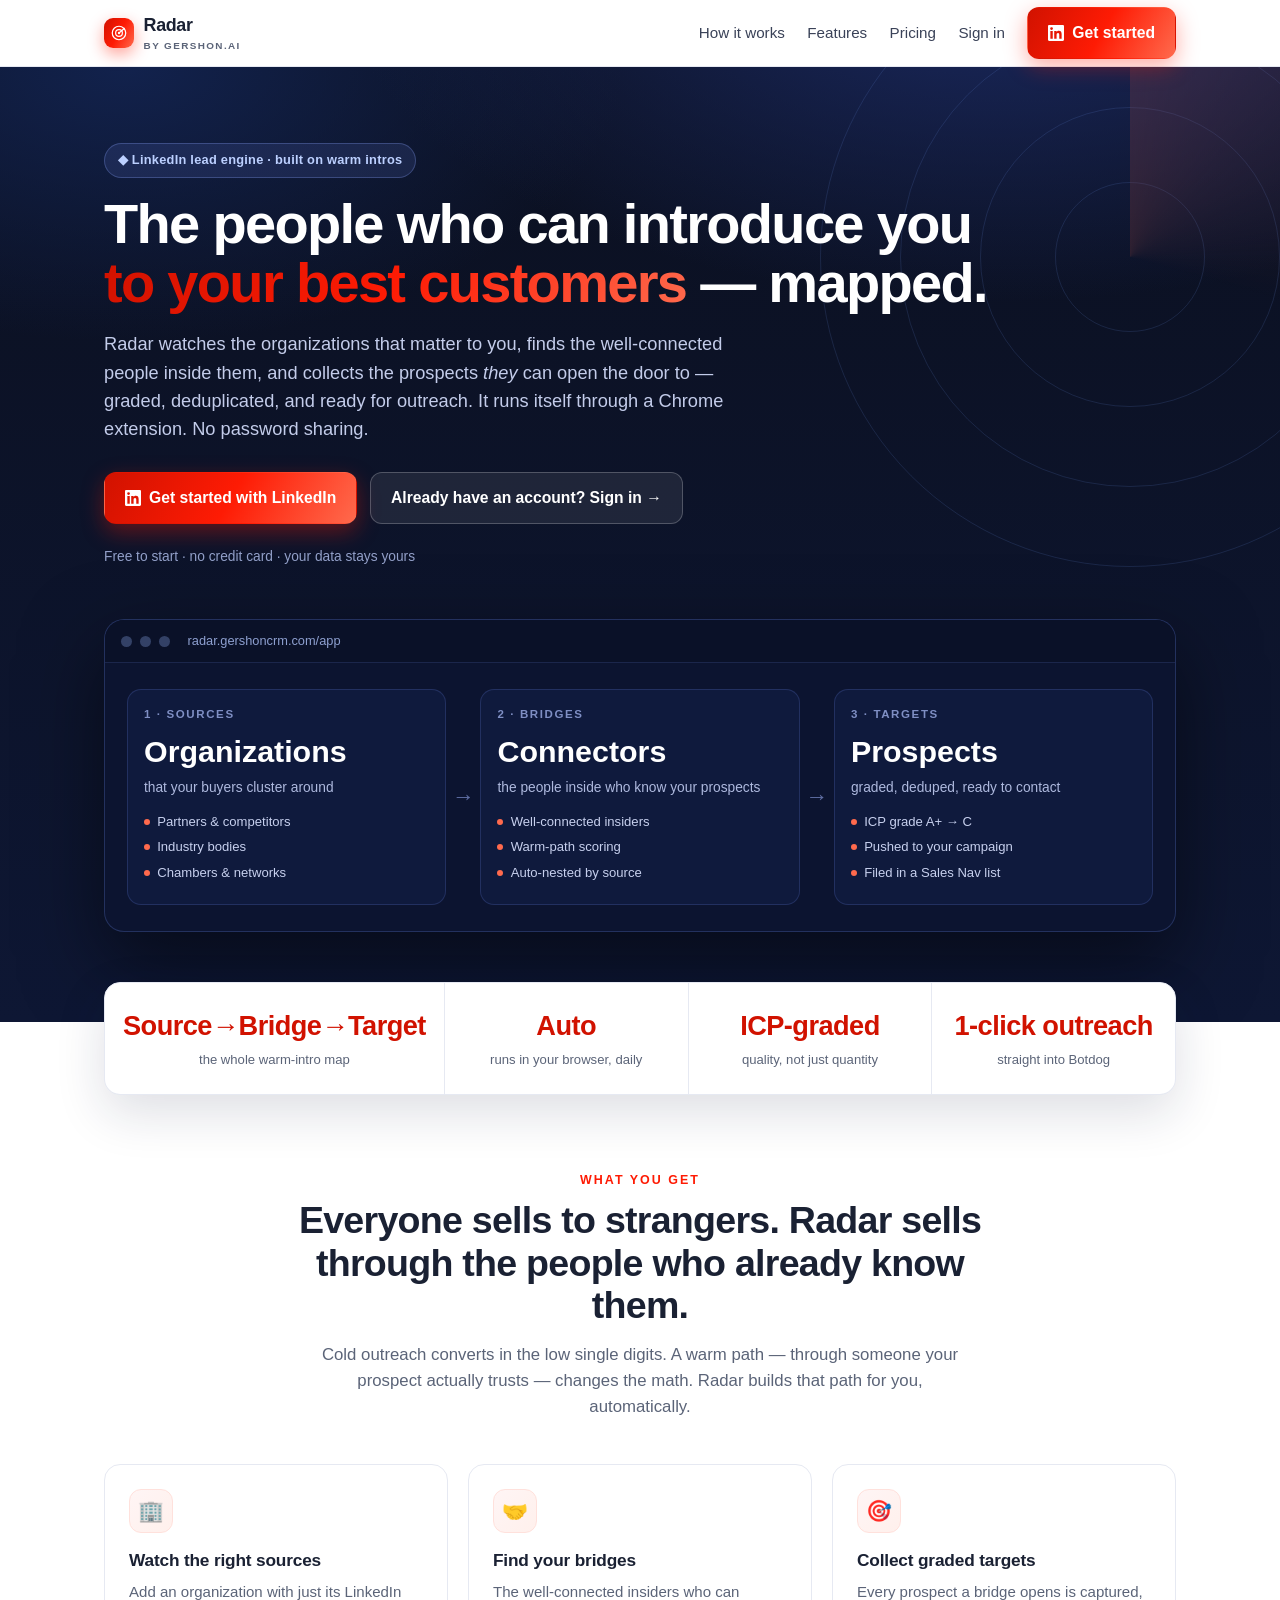
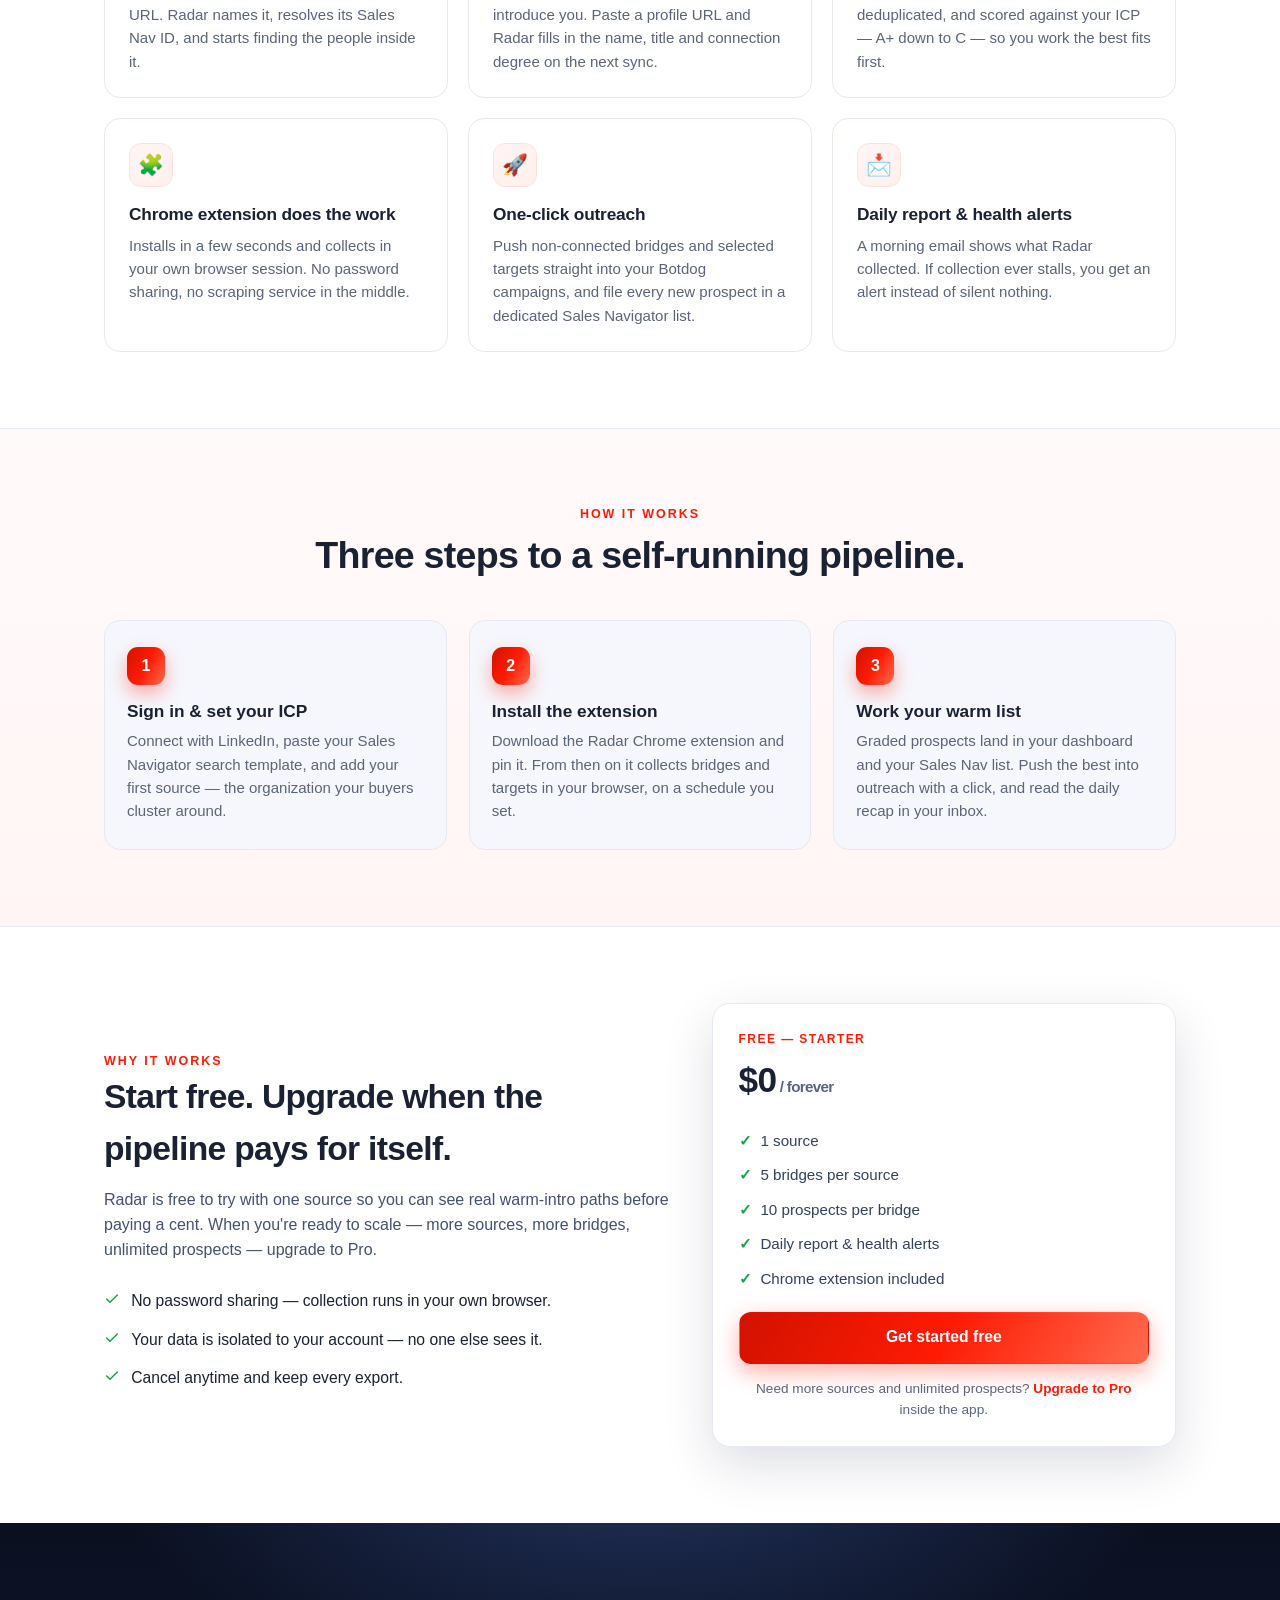
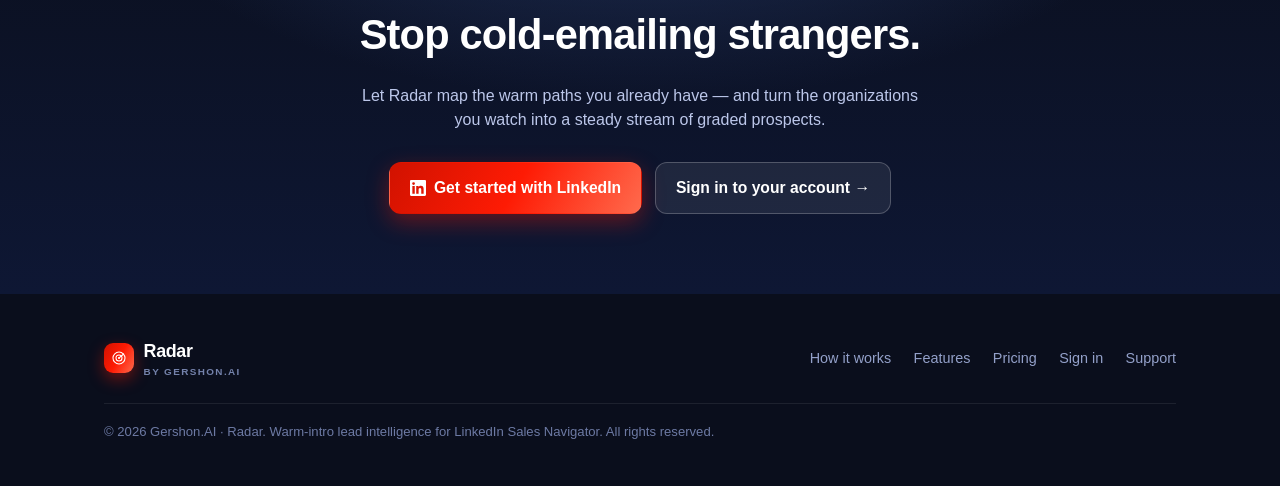
==== commit 103a26b6: "Brand red leftovers: landing indigo/blue gradient + tints -> #FE1B04 / #d11200 / #fff5f5 (nightly 20" ====
--- a/index.html
+++ b/index.html
@@ -14,8 +14,8 @@
   :root{
     --bg:#0b1020; --bg2:#0e1530; --ink:#0b1020; --paper:#ffffff;
     --muted:#5b6478; --line:#e6e9f2; --soft:#f5f7fc;
-    --brand:#3b5bfd; --brand2:#22d3ee; --brand-ink:#1e34c4;
-    --grad:linear-gradient(120deg,#3b5bfd 0%,#6366f1 45%,#22d3ee 100%);
+    --brand:#FE1B04; --brand2:#ff6a4d; --brand-ink:#d11200;
+    --grad:linear-gradient(120deg,#d11200 0%,#FE1B04 50%,#ff6a4d 100%);
     --ok:#16a34a; --shadow:0 18px 50px rgba(18,28,64,.14);
     --radius:16px;
   }
@@ -25,8 +25,8 @@
   a{color:inherit;text-decoration:none}
   .wrap{max-width:1120px;margin:0 auto;padding:0 24px}
   .btn{display:inline-flex;align-items:center;gap:.5rem;font-weight:600;font-size:.98rem;padding:.8rem 1.25rem;border-radius:12px;border:1px solid transparent;cursor:pointer;transition:.18s;white-space:nowrap}
-  .btn-primary{background:var(--grad);color:#fff;box-shadow:0 8px 22px rgba(59,91,253,.35)}
-  .btn-primary:hover{transform:translateY(-1px);box-shadow:0 12px 28px rgba(59,91,253,.45)}
+  .btn-primary{background:var(--grad);color:#fff;box-shadow:0 8px 22px rgba(254,27,4,.35)}
+  .btn-primary:hover{transform:translateY(-1px);box-shadow:0 12px 28px rgba(254,27,4,.45)}
   .btn-ghost{background:#fff;border-color:var(--line);color:#1a2133}
   .btn-ghost:hover{border-color:#c8cfe6;background:var(--soft)}
   .btn-lite{background:rgba(255,255,255,.08);border-color:rgba(255,255,255,.22);color:#fff}
@@ -36,7 +36,7 @@
   header{position:sticky;top:0;z-index:40;backdrop-filter:saturate(180%) blur(12px);background:rgba(255,255,255,.82);border-bottom:1px solid var(--line)}
   .nav{display:flex;align-items:center;justify-content:space-between;height:66px}
   .brand{display:flex;align-items:center;gap:.6rem;font-weight:800;font-size:1.12rem;letter-spacing:-.02em}
-  .brand .dot{width:30px;height:30px;border-radius:9px;background:var(--grad);display:grid;place-items:center;box-shadow:0 6px 16px rgba(59,91,253,.4)}
+  .brand .dot{width:30px;height:30px;border-radius:9px;background:var(--grad);display:grid;place-items:center;box-shadow:0 6px 16px rgba(254,27,4,.4)}
   .brand small{display:block;font-weight:600;font-size:.62rem;letter-spacing:.14em;color:var(--muted);text-transform:uppercase;margin-top:-2px}
   .nav-links{display:flex;align-items:center;gap:1.4rem}
   .nav-links a.link{color:#3a4258;font-weight:500;font-size:.95rem}
@@ -57,7 +57,7 @@
   .rings span:nth-child(2){width:460px;height:460px}
   .rings span:nth-child(3){width:300px;height:300px}
   .rings span:nth-child(4){width:150px;height:150px}
-  .sweep{position:absolute;inset:0;margin:auto;width:620px;height:620px;border-radius:50%;background:conic-gradient(from 0deg,rgba(34,211,238,.28),transparent 30%);animation:spin 6s linear infinite}
+  .sweep{position:absolute;inset:0;margin:auto;width:620px;height:620px;border-radius:50%;background:conic-gradient(from 0deg,rgba(255,106,77,.28),transparent 30%);animation:spin 6s linear infinite}
   @keyframes spin{to{transform:rotate(360deg)}}
 
   .mock{margin-top:3.2rem;position:relative;z-index:2;background:#0c1430;border:1px solid rgba(120,150,255,.22);border-radius:20px;box-shadow:0 30px 80px rgba(0,0,0,.5);overflow:hidden}
@@ -91,18 +91,18 @@
   @media(max-width:600px){.grid3{grid-template-columns:1fr}}
   .card{background:#fff;border:1px solid var(--line);border-radius:var(--radius);padding:24px;transition:.18s}
   .card:hover{border-color:#c9d2ee;box-shadow:var(--shadow);transform:translateY(-2px)}
-  .card .ic{width:44px;height:44px;border-radius:12px;display:grid;place-items:center;font-size:1.3rem;background:linear-gradient(135deg,#eef2ff,#e0f7ff);border:1px solid #e2e8ff}
+  .card .ic{width:44px;height:44px;border-radius:12px;display:grid;place-items:center;font-size:1.3rem;background:linear-gradient(135deg,#fff5f5,#fff0ec);border:1px solid #ffe1dc}
   .card h3{margin:.9rem 0 .35rem;font-size:1.08rem;letter-spacing:-.01em}
   .card p{margin:0;color:var(--muted);font-size:.94rem}
 
   .steps{display:grid;grid-template-columns:repeat(3,1fr);gap:22px;margin-top:44px}
   @media(max-width:820px){.steps{grid-template-columns:1fr}}
   .step{position:relative;padding:26px 22px;background:var(--soft);border:1px solid var(--line);border-radius:var(--radius)}
-  .step .n{width:38px;height:38px;border-radius:11px;background:var(--grad);color:#fff;font-weight:800;display:grid;place-items:center;box-shadow:0 8px 18px rgba(59,91,253,.35)}
+  .step .n{width:38px;height:38px;border-radius:11px;background:var(--grad);color:#fff;font-weight:800;display:grid;place-items:center;box-shadow:0 8px 18px rgba(254,27,4,.35)}
   .step h3{margin:.8rem 0 .3rem;font-size:1.08rem}
   .step p{margin:0;color:var(--muted);font-size:.94rem}
 
-  .band{background:linear-gradient(180deg,#f7f9ff,#eef2ff);border-top:1px solid var(--line);border-bottom:1px solid var(--line)}
+  .band{background:linear-gradient(180deg,#fffafa,#fff5f5);border-top:1px solid var(--line);border-bottom:1px solid var(--line)}
   .why{display:grid;grid-template-columns:1.1fr .9fr;gap:40px;align-items:center}
   @media(max-width:820px){.why{grid-template-columns:1fr}}
   .why h2{font-size:clamp(1.5rem,3vw,2.1rem);letter-spacing:-.02em;margin:0 0 .8rem;font-weight:800}
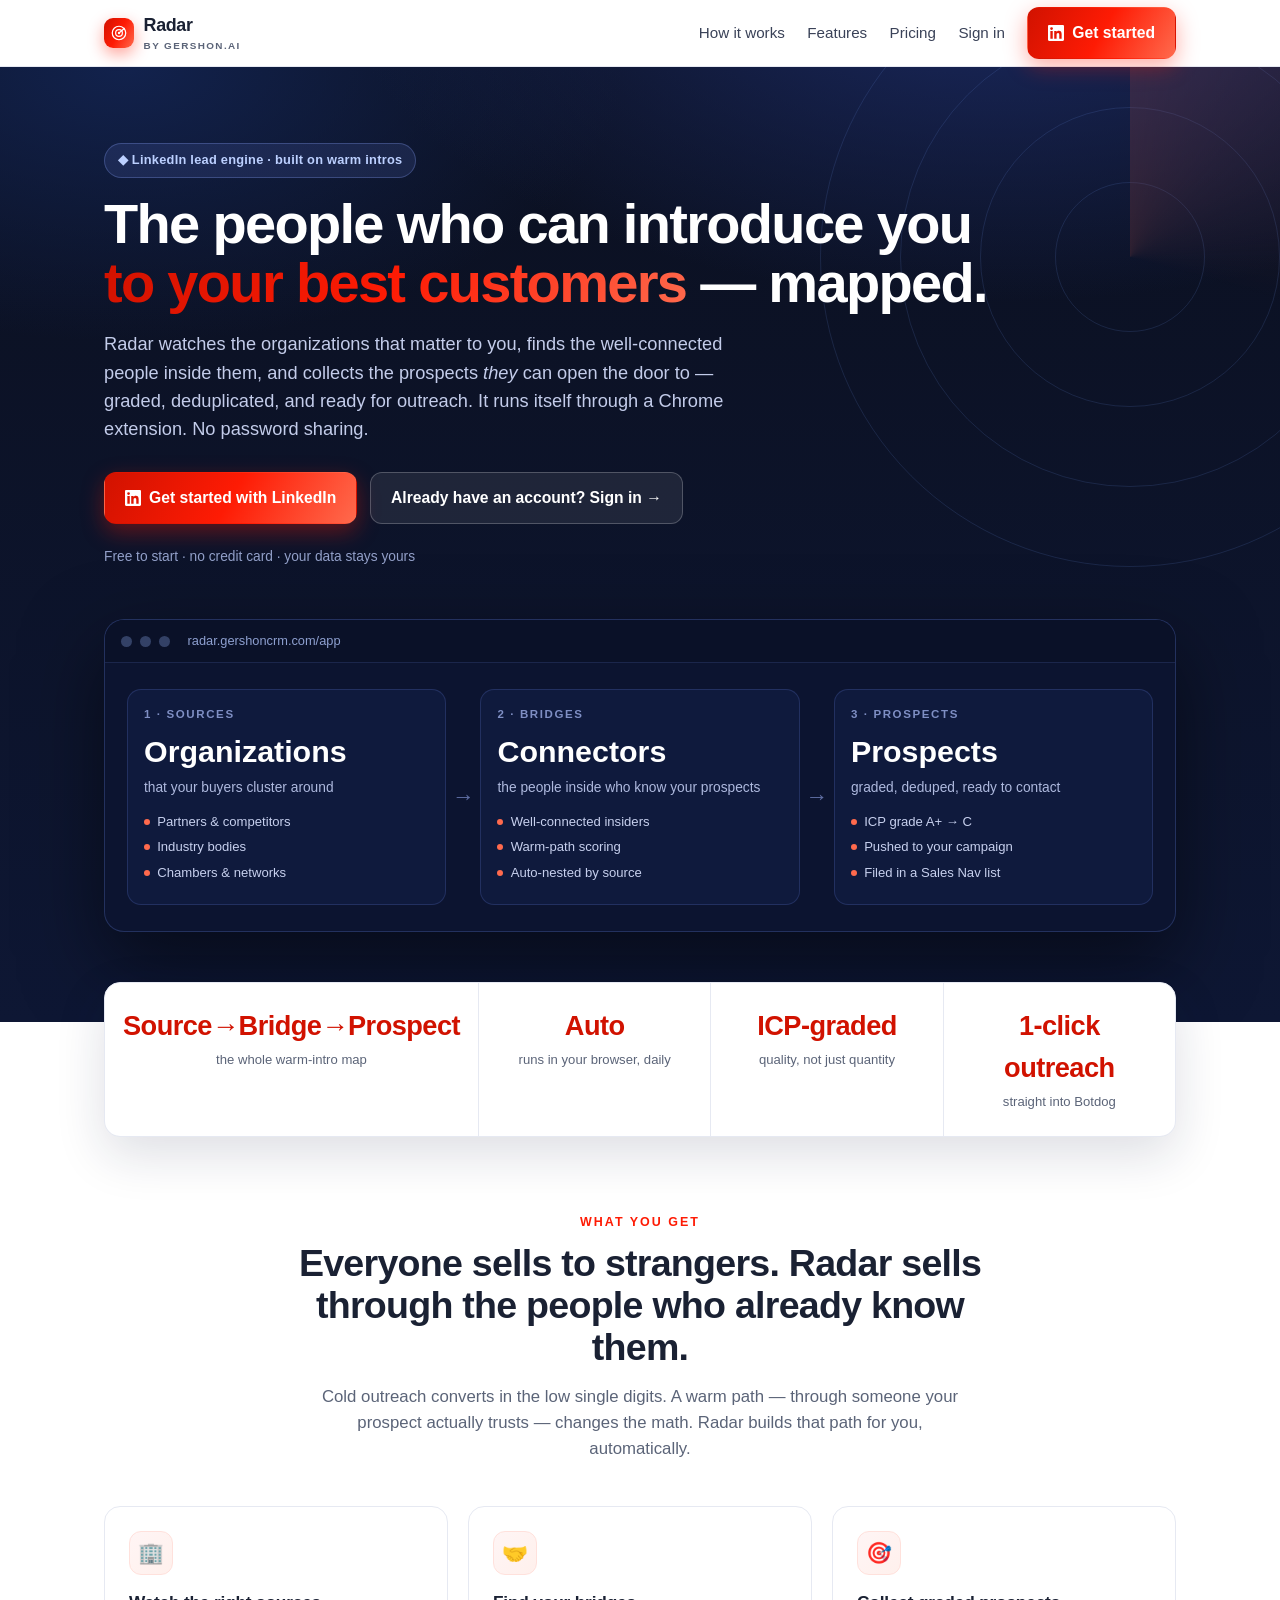
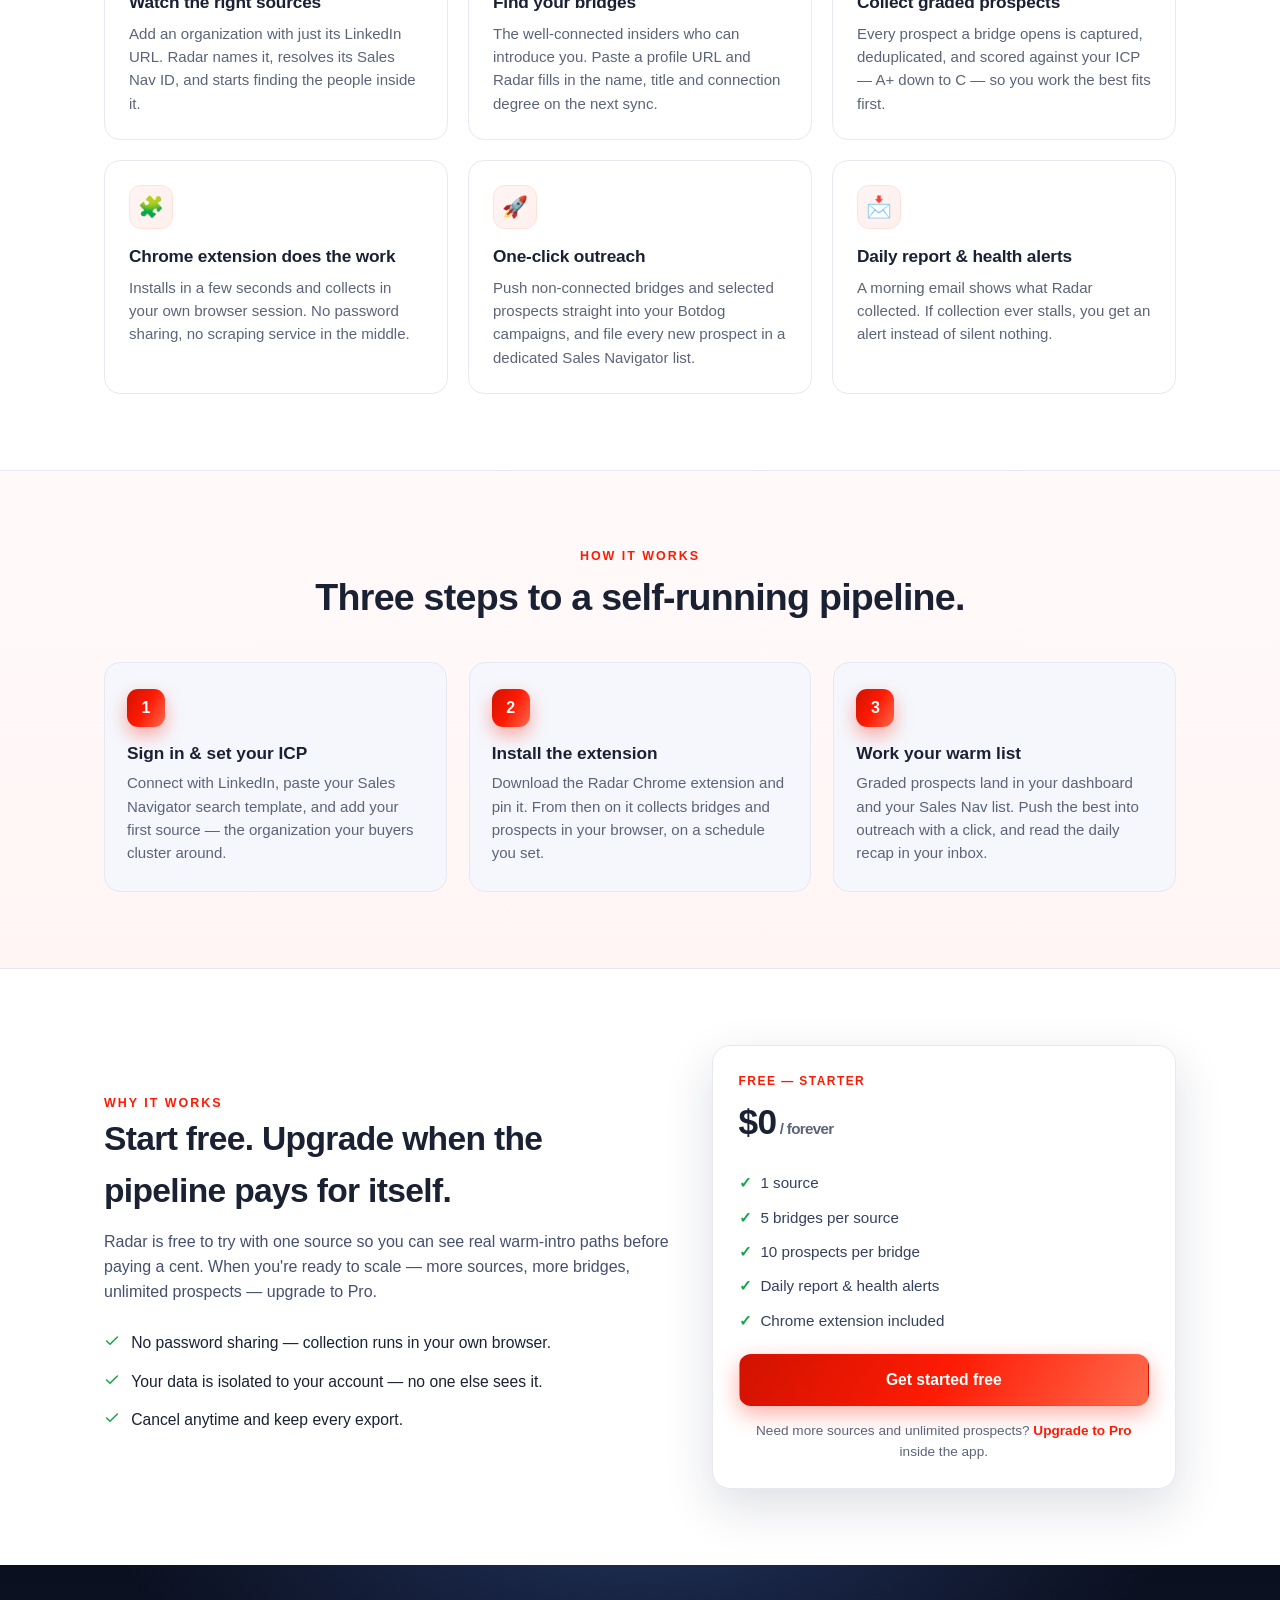
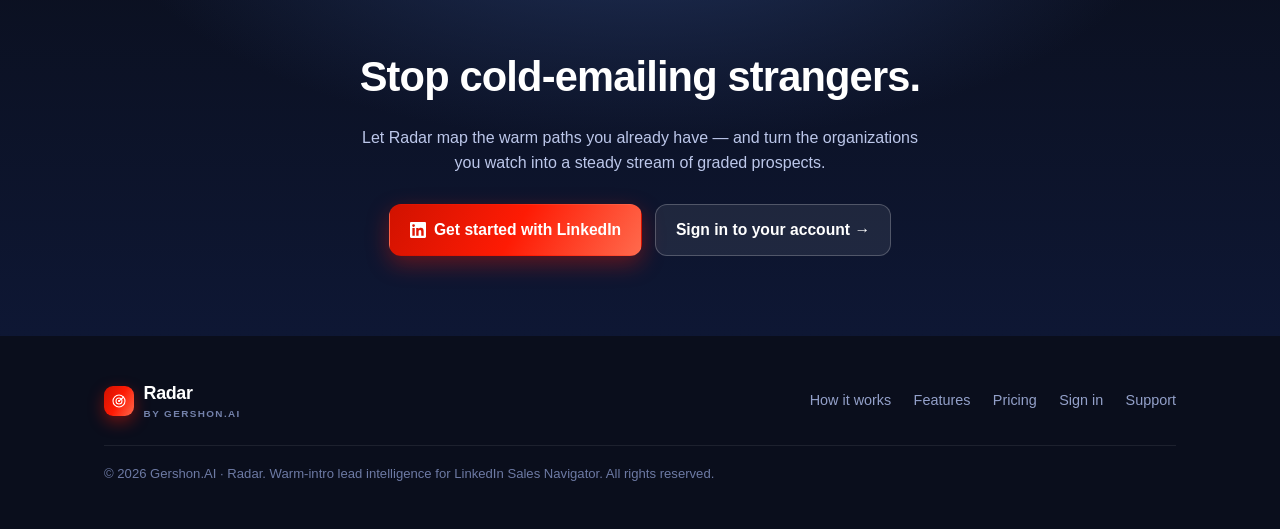
==== commit 76d5a9d7: "Landing page: Target(s) -> Prospect(s) in visible text Co-Authored-By: Claude Sonnet 5.5 <noreply@an" ====
--- a/index.html
+++ b/index.html
@@ -6,7 +6,7 @@
 <title>Radar — Warm intros to your ideal customers</title>
 <meta name="description" content="Radar maps the people who can introduce you to your ideal customers. Watch the right organizations, find the bridges inside them, and collect graded prospects — automatically, through a Chrome extension." />
 <meta property="og:title" content="Radar — Warm intros to your ideal customers" />
-<meta property="og:description" content="Source → Bridge → Target. Radar turns the organizations you watch into a steady stream of graded, ready-to-contact prospects." />
+<meta property="og:description" content="Source → Bridge → Prospect. Radar turns the organizations you watch into a steady stream of graded, ready-to-contact prospects." />
 <meta property="og:type" content="website" />
 <meta property="og:url" content="https://radar.gershoncrm.com" />
 <link rel="icon" href="/favicon.svg" type="image/svg+xml" />
@@ -189,7 +189,7 @@
         </div>
         <div class="arrow">→</div>
         <div class="stage">
-          <h4>3 · Targets</h4>
+          <h4>3 · Prospects</h4>
           <div class="big">Prospects</div>
           <div class="lbl">graded, deduped, ready to contact</div>
           <ul><li>ICP grade A+ → C</li><li>Pushed to your campaign</li><li>Filed in a Sales Nav list</li></ul>
@@ -201,7 +201,7 @@
 
 <div class="wrap">
   <div class="stats">
-    <div class="stat"><b>Source→Bridge→Target</b><span>the whole warm-intro map</span></div>
+    <div class="stat"><b>Source→Bridge→Prospect</b><span>the whole warm-intro map</span></div>
     <div class="stat"><b>Auto</b><span>runs in your browser, daily</span></div>
     <div class="stat"><b>ICP-graded</b><span>quality, not just quantity</span></div>
     <div class="stat"><b>1-click outreach</b><span>straight into Botdog</span></div>
@@ -216,9 +216,9 @@
     <div class="grid3">
       <div class="card"><div class="ic">🏢</div><h3>Watch the right sources</h3><p>Add an organization with just its LinkedIn URL. Radar names it, resolves its Sales Nav ID, and starts finding the people inside it.</p></div>
       <div class="card"><div class="ic">🤝</div><h3>Find your bridges</h3><p>The well-connected insiders who can introduce you. Paste a profile URL and Radar fills in the name, title and connection degree on the next sync.</p></div>
-      <div class="card"><div class="ic">🎯</div><h3>Collect graded targets</h3><p>Every prospect a bridge opens is captured, deduplicated, and scored against your ICP — A+ down to C — so you work the best fits first.</p></div>
+      <div class="card"><div class="ic">🎯</div><h3>Collect graded prospects</h3><p>Every prospect a bridge opens is captured, deduplicated, and scored against your ICP — A+ down to C — so you work the best fits first.</p></div>
       <div class="card"><div class="ic">🧩</div><h3>Chrome extension does the work</h3><p>Installs in a few seconds and collects in your own browser session. No password sharing, no scraping service in the middle.</p></div>
-      <div class="card"><div class="ic">🚀</div><h3>One-click outreach</h3><p>Push non-connected bridges and selected targets straight into your Botdog campaigns, and file every new prospect in a dedicated Sales Navigator list.</p></div>
+      <div class="card"><div class="ic">🚀</div><h3>One-click outreach</h3><p>Push non-connected bridges and selected prospects straight into your Botdog campaigns, and file every new prospect in a dedicated Sales Navigator list.</p></div>
       <div class="card"><div class="ic">📩</div><h3>Daily report &amp; health alerts</h3><p>A morning email shows what Radar collected. If collection ever stalls, you get an alert instead of silent nothing.</p></div>
     </div>
   </div>
@@ -230,7 +230,7 @@
     <h2 class="sec">Three steps to a self-running pipeline.</h2>
     <div class="steps">
       <div class="step"><div class="n">1</div><h3>Sign in &amp; set your ICP</h3><p>Connect with LinkedIn, paste your Sales Navigator search template, and add your first source — the organization your buyers cluster around.</p></div>
-      <div class="step"><div class="n">2</div><h3>Install the extension</h3><p>Download the Radar Chrome extension and pin it. From then on it collects bridges and targets in your browser, on a schedule you set.</p></div>
+      <div class="step"><div class="n">2</div><h3>Install the extension</h3><p>Download the Radar Chrome extension and pin it. From then on it collects bridges and prospects in your browser, on a schedule you set.</p></div>
       <div class="step"><div class="n">3</div><h3>Work your warm list</h3><p>Graded prospects land in your dashboard and your Sales Nav list. Push the best into outreach with a click, and read the daily recap in your inbox.</p></div>
     </div>
   </div>
@@ -296,4 +296,4 @@
 </footer>
 
 </body>
-</html>+</html>
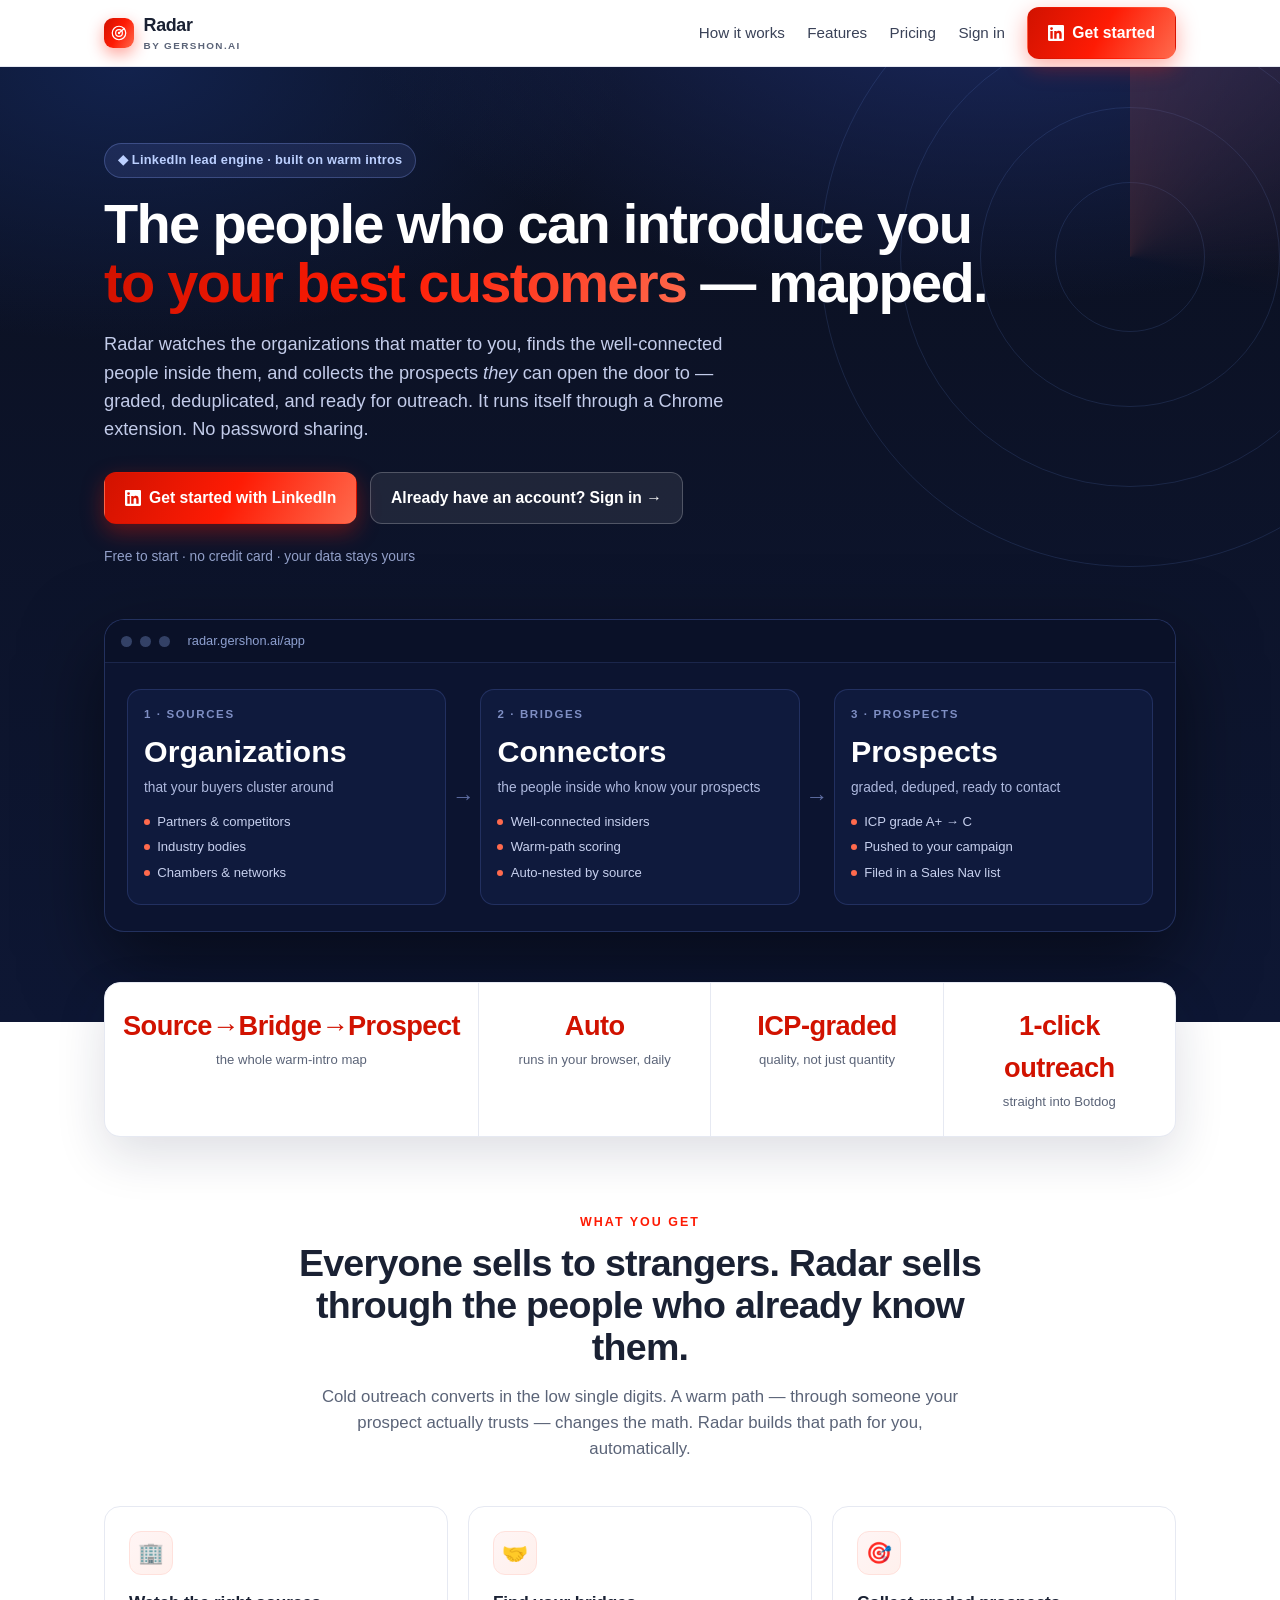
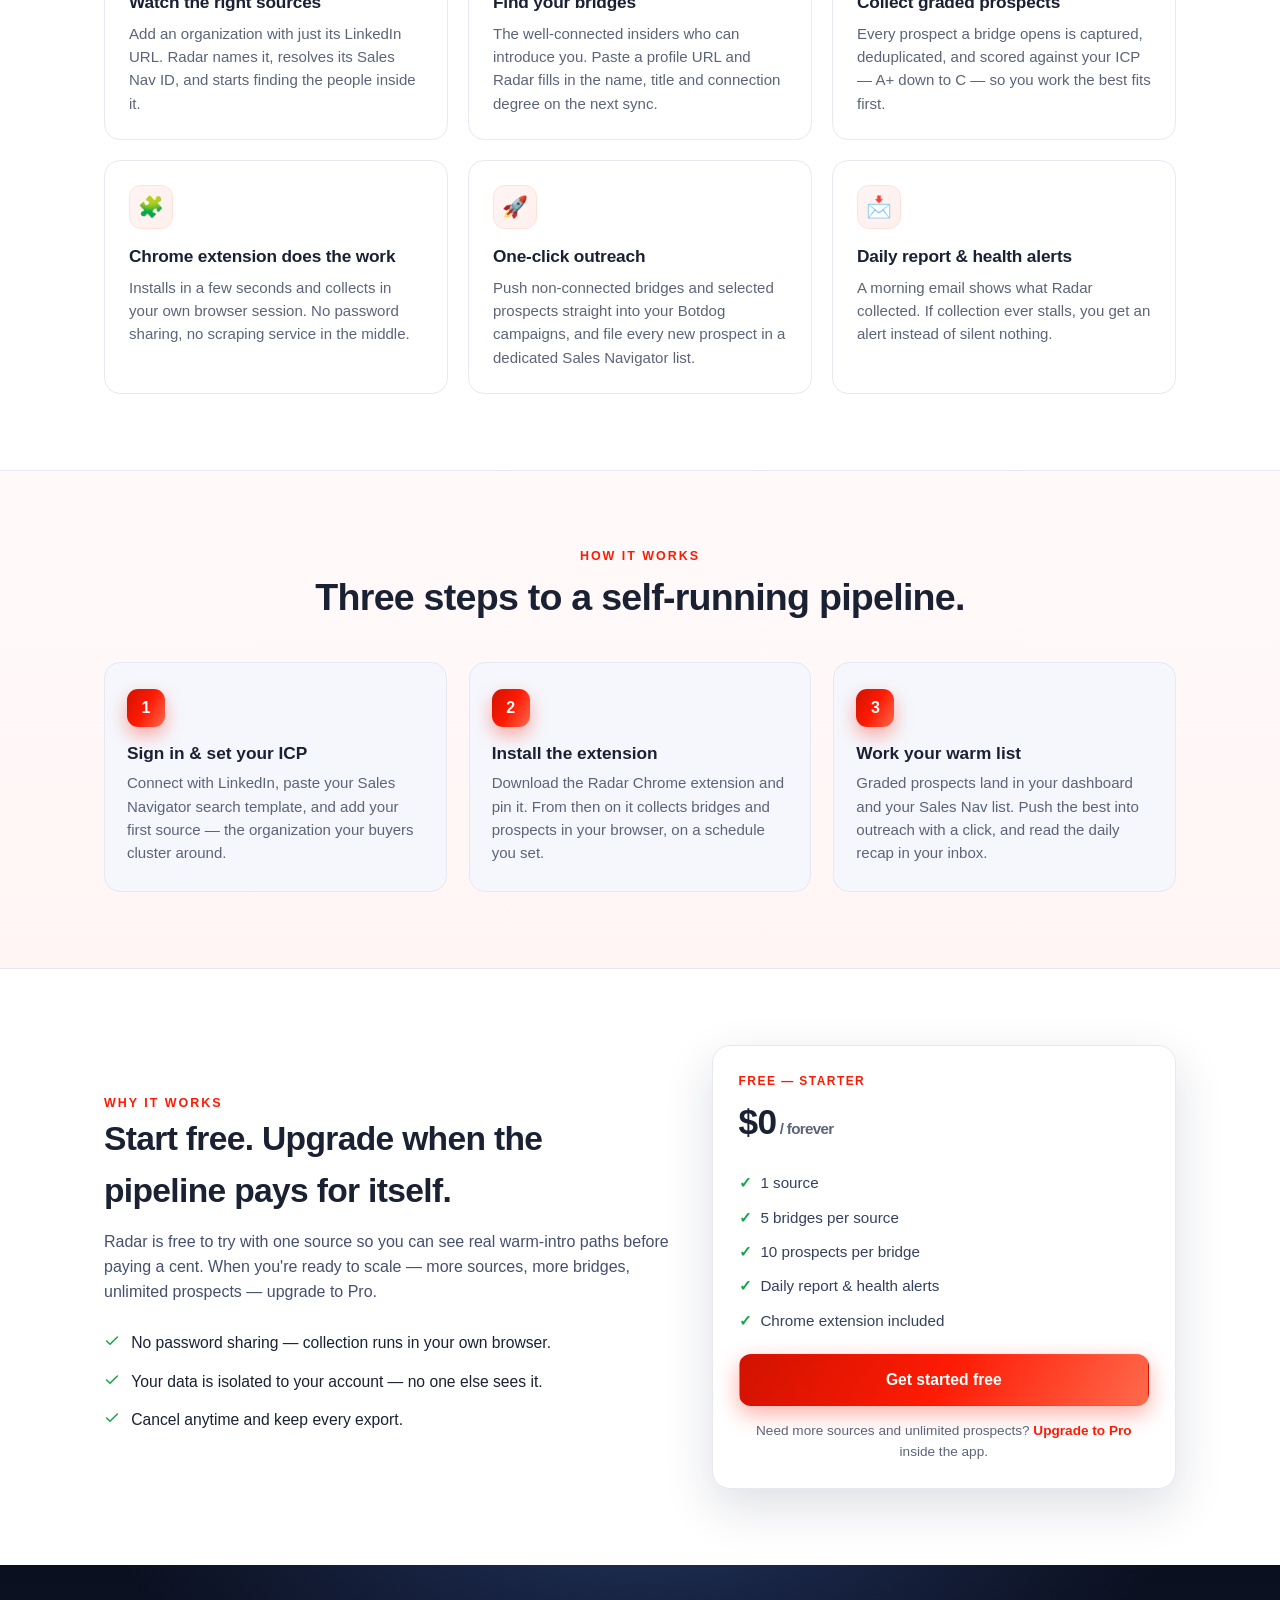
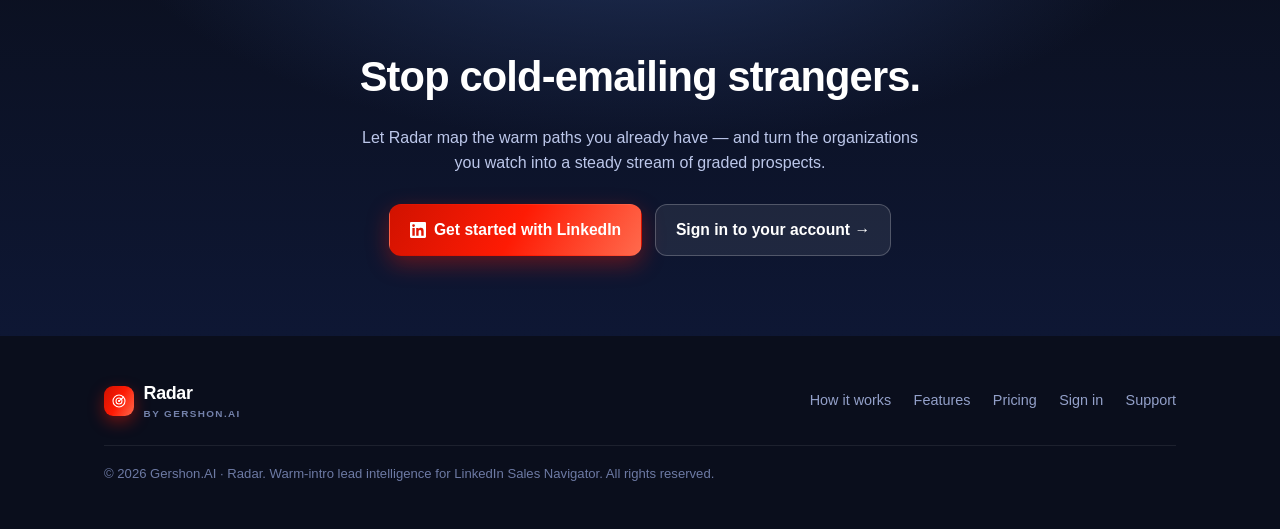
==== commit 00d72966: "Move Radar to radar.gershon.ai (app v1.22.0, ext 1.18.1) New primary address radar.gershon.ai; radar" ====
--- a/index.html
+++ b/index.html
@@ -8,7 +8,7 @@
 <meta property="og:title" content="Radar — Warm intros to your ideal customers" />
 <meta property="og:description" content="Source → Bridge → Prospect. Radar turns the organizations you watch into a steady stream of graded, ready-to-contact prospects." />
 <meta property="og:type" content="website" />
-<meta property="og:url" content="https://radar.gershoncrm.com" />
+<meta property="og:url" content="https://radar.gershon.ai" />
 <link rel="icon" href="/favicon.svg" type="image/svg+xml" />
 <style>
   :root{
@@ -172,7 +172,7 @@
     <div class="trust">Free to start · no credit card · your data stays yours</div>
 
     <div class="mock">
-      <div class="bar"><i></i><i></i><i></i><span class="u">radar.gershoncrm.com/app</span></div>
+      <div class="bar"><i></i><i></i><i></i><span class="u">radar.gershon.ai/app</span></div>
       <div class="flow">
         <div class="stage">
           <h4>1 · Sources</h4>
